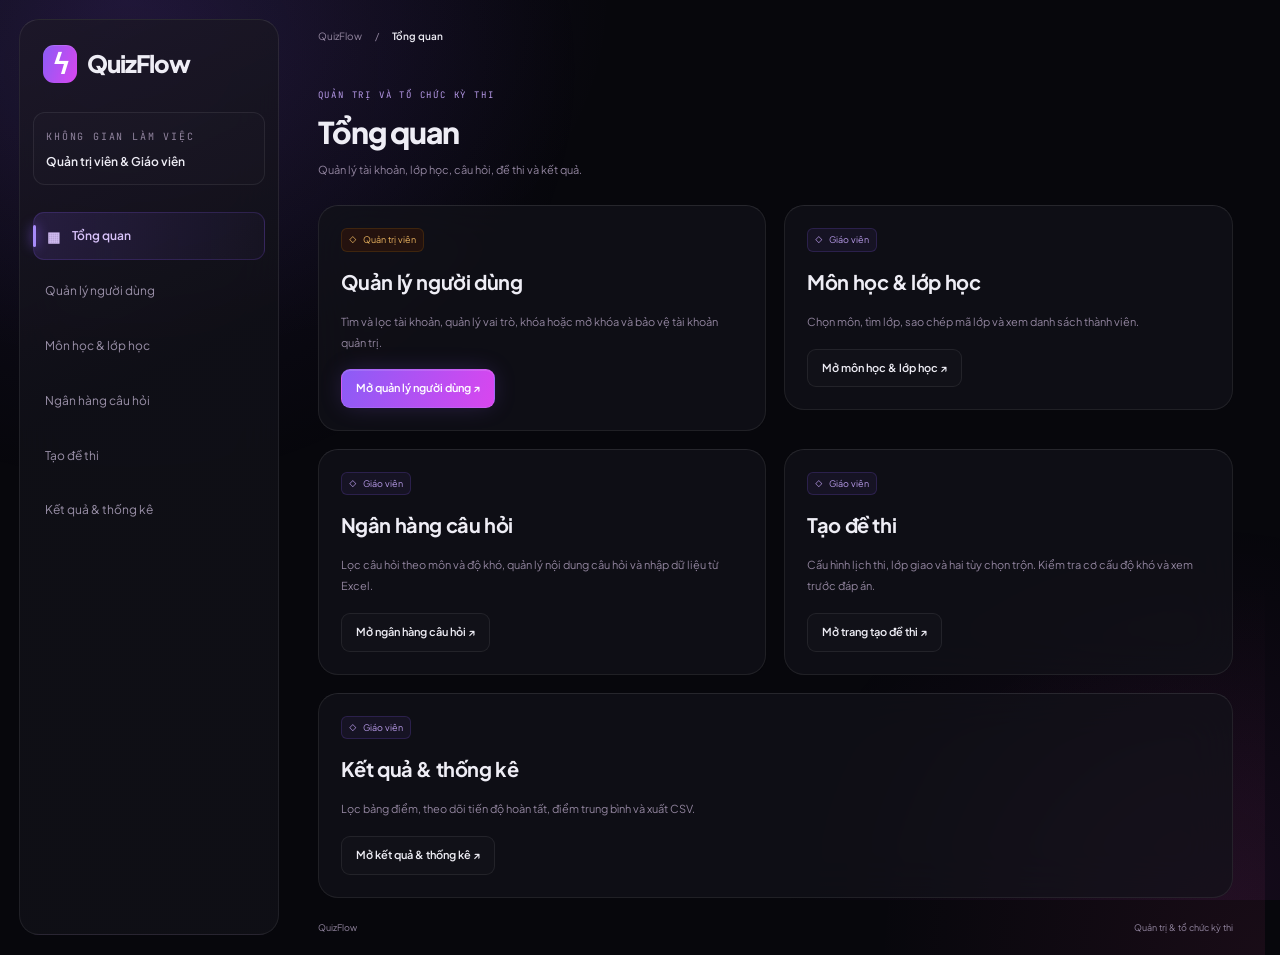
==== index.html @ fd19a26a "first cm" ====
<!DOCTYPE html>
<html lang="vi">
<head>
  <meta charset="UTF-8">
  <meta name="viewport" content="width=device-width, initial-scale=1">
  <meta name="color-scheme" content="dark">
  <title>QuizFlow — Tổng quan</title>
  <link rel="stylesheet" href="assets/css/variables.css">
  <link rel="stylesheet" href="assets/css/base.css">
  <link rel="stylesheet" href="assets/css/layout.css">
  <link rel="stylesheet" href="assets/css/components.css">
  <link rel="stylesheet" href="assets/css/index.css">
  <link rel="stylesheet" href="assets/css/animations.css">
  <script src="assets/js/motion.js" defer></script>
</head>
<body>
  <div class="app">
    <aside class="sidebar" aria-label="Điều hướng QuizFlow">
      <a class="sidebar-brand" href="index.html"><span class="brand-mark" aria-hidden="true">ϟ</span>QuizFlow</a>
      <section class="sidebar-workspace" aria-labelledby="catalog-workspace">
        <p class="eyebrow">KHÔNG GIAN LÀM VIỆC</p>
        <strong id="catalog-workspace">Quản trị viên &amp; Giáo viên</strong>
      </section>
      <nav class="sidebar-nav" aria-label="Các màn hình">
        <a class="sidebar-nav-item" href="index.html" aria-current="page"><span class="icon" aria-hidden="true">▦</span>Tổng quan</a>
        <a class="sidebar-nav-item" href="pages/admin/users.html">Quản lý người dùng</a>
        <a class="sidebar-nav-item" href="pages/teacher/subjects-classes.html">Môn học &amp; lớp học</a>
        <a class="sidebar-nav-item" href="pages/teacher/question-bank.html">Ngân hàng câu hỏi</a>
        <a class="sidebar-nav-item" href="pages/teacher/exam-builder.html">Tạo đề thi</a>
        <a class="sidebar-nav-item" href="pages/teacher/exam-analytics.html">Kết quả &amp; thống kê</a>
      </nav>
    </aside>
    <main class="app-main" aria-labelledby="page-title">
      <header class="topbar"><nav class="breadcrumb" aria-label="Đường dẫn trang"><ol><li>QuizFlow</li><li aria-hidden="true">/</li><li aria-current="page">Tổng quan</li></ol></nav></header>
      <section class="page-heading">
        <div><p class="eyebrow">QUẢN TRỊ VÀ TỔ CHỨC KỲ THI</p><h1 id="page-title">Tổng quan</h1><p>Quản lý tài khoản, lớp học, câu hỏi, đề thi và kết quả.</p></div>
      </section>
      <section class="bento-grid bento-grid--two" aria-label="Chức năng quản trị viên và giáo viên">
        <article class="glass-card catalog-card">
          <span class="status status--warning"><span aria-hidden="true">◇</span>Quản trị viên</span>
          <h2>Quản lý người dùng</h2><p>Tìm và lọc tài khoản, quản lý vai trò, khóa hoặc mở khóa và bảo vệ tài khoản quản trị.</p>
          <a class="btn btn--primary" href="pages/admin/users.html">Mở quản lý người dùng ↗</a>
        </article>
        <article class="glass-card catalog-card">
          <span class="status status--accent"><span aria-hidden="true">◇</span>Giáo viên</span>
          <h2>Môn học &amp; lớp học</h2><p>Chọn môn, tìm lớp, sao chép mã lớp và xem danh sách thành viên.</p>
          <a class="btn" href="pages/teacher/subjects-classes.html">Mở môn học &amp; lớp học ↗</a>
        </article>
        <article class="glass-card catalog-card">
          <span class="status status--accent"><span aria-hidden="true">◇</span>Giáo viên</span>
          <h2>Ngân hàng câu hỏi</h2><p>Lọc câu hỏi theo môn và độ khó, quản lý nội dung câu hỏi và nhập dữ liệu từ Excel.</p>
          <a class="btn" href="pages/teacher/question-bank.html">Mở ngân hàng câu hỏi ↗</a>
        </article>
        <article class="glass-card catalog-card">
          <span class="status status--accent"><span aria-hidden="true">◇</span>Giáo viên</span>
          <h2>Tạo đề thi</h2><p>Cấu hình lịch thi, lớp giao và hai tùy chọn trộn. Kiểm tra cơ cấu độ khó và xem trước đáp án.</p>
          <a class="btn" href="pages/teacher/exam-builder.html">Mở trang tạo đề thi ↗</a>
        </article>
        <article class="glass-card catalog-card bento-span-full">
          <span class="status status--accent"><span aria-hidden="true">◇</span>Giáo viên</span>
          <h2>Kết quả &amp; thống kê</h2><p>Lọc bảng điểm, theo dõi tiến độ hoàn tất, điểm trung bình và xuất CSV.</p>
          <a class="btn" href="pages/teacher/exam-analytics.html">Mở kết quả &amp; thống kê ↗</a>
        </article>
      </section>
      <footer class="page-footer"><span>QuizFlow</span><span>Quản trị &amp; tổ chức kỳ thi</span></footer>
    </main>
  </div>
</body>
</html>
---- assets/css/variables.css ----
:root {
  color-scheme: dark;

  /* Nền tối và các lớp kính. */
  --bg: #07070c;
  --surface: #12121a;
  --surface-inset: #09090f;
  --glass: rgba(18, 18, 26, 0.72);
  --glass-fallback: #12121a;
  --glass-blur: 24px;
  --glass-blur-overlay: 32px;
  --line: #ffffff13;
  --line-subtle: #ffffff08;
  --line-strong: #ffffff26;
  --line-top: #ffffff1a;
  --overlay: #030309a6;

  /* Chữ và điểm nhấn tím. */
  --text: #eeedf5;
  --muted: #92859f;
  --muted-admin: #8b829c;
  --text-subtle: #786f88;
  --text-nav: #9a90a8;
  --text-accent: #d8c3fa;
  --purple: #b79ae9;
  --violet: #8b5cf6;
  --violet-light: #a78bfa;
  --fuchsia: #d946ef;
  --focus: #bda0f8;
  --white: #ffffff;

  /* Gradient nền, sidebar và vùng đang chọn. */
  --gradient: linear-gradient(110deg, var(--violet), var(--fuchsia));
  --aurora:
    radial-gradient(ellipse 650px 480px at 10% 0%, #8b5cf61f, transparent 75%),
    radial-gradient(ellipse 520px 500px at 100% 100%, #ec489914, transparent 75%);
  --sidebar-gradient: linear-gradient(155deg, #1d1828dc, #101017eb 40%);
  --selection-gradient: linear-gradient(90deg, #8b5cf626, #8b5cf60a);
  --selection-line: #8b5cf630;
  --surface-hover: #ffffff04;

  /*
   * Ba họ màu trạng thái: emerald / amber / crimson.
   * Khi dùng trong HTML phải kèm biểu tượng và nhãn chữ.
   */
  --emerald: #10b981;
  --emerald-text: #4bd3ab;
  --emerald-bg: #052e1680;
  --emerald-line: #10b9811a;
  --amber: #f59e0b;
  --amber-text: #e9b35f;
  --amber-bg: #451a0366;
  --amber-line: #f59e0b22;
  --crimson: #f43f5e;
  --crimson-text: #f58ba3;
  --crimson-bg: #4c051966;
  --crimson-line: #f43f5e22;

  --status-success: var(--emerald);
  --status-success-text: var(--emerald-text);
  --status-success-bg: var(--emerald-bg);
  --status-success-line: var(--emerald-line);
  --status-warning: var(--amber);
  --status-warning-text: var(--amber-text);
  --status-warning-bg: var(--amber-bg);
  --status-warning-line: var(--amber-line);
  --status-danger: var(--crimson);
  --status-danger-text: var(--crimson-text);
  --status-danger-bg: var(--crimson-bg);
  --status-danger-line: var(--crimson-line);

  /* Phông chữ và thang chữ theo bản desktop tham khảo. */
  --sans: 'Plus Jakarta Sans', Arial, sans-serif;
  --mono: 'JetBrains Mono', monospace;
  --text-2xs: 9px;
  --text-xs: 10px;
  --text-sm: 11px;
  --text-base: 12px;
  --text-lg: 15px;
  --text-xl: 16px;
  --text-2xl: 24px;
  --text-3xl: 30px;
  --line-height: 1.65;
  --line-height-heading: 1.4;

  /* Khoảng cách và bo góc dùng chung. */
  --space-1: 4px;
  --space-2: 8px;
  --space-3: 12px;
  --space-4: 16px;
  --space-5: 20px;
  --space-6: 24px;
  --space-7: 28px;
  --space-8: 32px;
  --radius-xs: 6px;
  --radius-sm: 9px;
  --radius-md: 12px;
  --radius-lg: 20px;
  --radius-xl: 23px;
  --radius-pill: 999px;

  /* Khung desktop fluid, sidebar và giới hạn nội dung dùng chung. */
  --sidebar-width: 16.25rem;
  --content-max-width: 100rem;
  --app-gutter: clamp(1rem, 1.5vw, 1.75rem);
  --app-gap: clamp(1.25rem, 2vw, 2.5rem);
  --content-gutter: clamp(0.5rem, 1vw, 1.5rem);
  --bento-gap: 18px;
  --split-gap: 20px;

  /* Viền sáng và bóng neon tiết chế như HTML tham khảo. */
  --shadow-inset: inset 0 1px 0 #ffffff20;
  --shadow-neon: 0 0 24px -4px #8b5cf645;
  --shadow-active: 0 0 12px #8b5cf6;
  --shadow-glass: 0 12px 40px #0006;
  --shadow-overlay: 0 35px 120px #000b;
  --shadow-drawer: -30px 0 90px #0006;

  --focus-width: 2px;
  --focus-offset: 4px;
  --disabled-opacity: 0.4;
  --z-overlay: 10;
  --z-toast: 30;
}
---- assets/css/base.css ----
@import url('https://fonts.googleapis.com/css2?family=Plus+Jakarta+Sans:wght@400;500;600;700;800&family=JetBrains+Mono:wght@400;500;600&display=swap');

*,
*::before,
*::after {
  box-sizing: border-box;
}

html {
  width: 100%;
  min-height: 100%;
  /* Giữ bố cục đứng yên khi dialog khóa cuộn trang. */
  scrollbar-gutter: stable;
  background-color: var(--bg);
}

body {
  width: 100%;
  min-width: 0;
  min-height: 100vh;
  margin: 0;
  background-color: var(--bg);
  background-image: var(--aurora);
  color: var(--text);
  font-family: var(--sans);
  font-size: var(--text-base);
  font-weight: 400;
  line-height: var(--line-height);
}

h1,
h2,
h3,
h4,
h5,
h6,
p,
figure,
blockquote,
dl,
dd {
  margin: 0;
}

h1,
h2,
h3,
h4,
h5,
h6 {
  color: var(--text);
  font-weight: 700;
  line-height: var(--line-height-heading);
}

h1 {
  font-size: var(--text-3xl);
  font-weight: 800;
  letter-spacing: -1px;
}

h2 {
  font-size: var(--text-xl);
  letter-spacing: -0.4px;
}

h3 {
  font-size: var(--text-lg);
  letter-spacing: -0.3px;
}

h4,
h5,
h6 {
  font-size: var(--text-base);
}

a {
  color: inherit;
  text-decoration: none;
}

button,
input,
select,
textarea {
  color: inherit;
  font: inherit;
  letter-spacing: inherit;
}

button {
  border: 0;
  background: transparent;
  cursor: pointer;
}

button:disabled,
input:disabled,
select:disabled,
textarea:disabled {
  opacity: var(--disabled-opacity);
  cursor: not-allowed;
}

textarea {
  resize: vertical;
}

input::placeholder,
textarea::placeholder {
  color: var(--muted);
  opacity: 1;
}

img,
svg,
video,
canvas {
  display: block;
}

img,
video,
canvas {
  max-width: 100%;
  height: auto;
}

svg {
  flex-shrink: 0;
}

table {
  width: 100%;
  border-collapse: collapse;
  text-align: left;
}

th {
  font-weight: 600;
}

code,
pre,
kbd,
samp {
  font-family: var(--mono);
}

small {
  font-size: var(--text-xs);
}

hr {
  margin-block: var(--space-5);
  border: 0;
  border-top: 1px solid var(--line);
}

/* Giữ dấu hiệu focus cho cả liên kết, nút và trường nhập liệu. */
:focus-visible {
  outline: var(--focus-width) solid var(--focus);
  outline-offset: var(--focus-offset);
}

::selection {
  background: var(--violet);
  color: var(--white);
}

[hidden] {
  display: none !important;
}

.text-muted {
  color: var(--muted);
}

.text-mono {
  font-family: var(--mono);
  font-variant-numeric: tabular-nums;
}

.eyebrow {
  color: var(--muted);
  font-family: var(--mono);
  font-size: var(--text-2xs);
  font-weight: 400;
  line-height: var(--line-height);
  letter-spacing: 1.8px;
}

/* Nhãn hỗ trợ công nghệ đọc màn hình, vẫn có mặt trong cây truy cập. */
.visually-hidden {
  position: absolute;
  width: 0.0625rem;
  height: 0.0625rem;
  margin: -1px;
  overflow: hidden;
  padding: 0;
  border: 0;
  clip-path: inset(50%);
  white-space: nowrap;
}
---- assets/css/layout.css ----
.app {
  position: relative;
  isolation: isolate;
  display: grid;
  grid-template-columns: var(--sidebar-width) minmax(0, 1fr);
  gap: var(--app-gap);
  width: 100%;
  min-height: 100vh;
  padding: var(--app-gutter);
  background-color: var(--bg);
  background-image: var(--aurora);
}

.app--admin {
  --muted: var(--muted-admin);
}

.app-main {
  width: 100%;
  max-width: var(--content-max-width);
  min-width: 0;
  margin-inline: auto;
  padding-inline: var(--content-gutter);
}

.app-main :where(section, article, header, footer, figure, nav, .field) {
  min-width: 0;
}

/* Sidebar nổi: viền kính và nền dự phòng khi không có backdrop-filter. */
.sidebar {
  position: relative;
  display: flex;
  flex-direction: column;
  min-width: 0;
  padding: 25px 13px;
  border: 1px solid var(--line);
  border-top-color: var(--line-top);
  border-radius: var(--radius-lg);
  background-color: var(--glass-fallback);
  background-image: var(--sidebar-gradient);
}

@supports (backdrop-filter: blur(1px)) {
  .sidebar {
    background-color: transparent;
    backdrop-filter: blur(var(--glass-blur));
  }
}

.sidebar-brand {
  display: flex;
  align-items: center;
  gap: 10px;
  padding-inline: 10px;
  font-size: var(--text-2xl);
  font-weight: 800;
  line-height: var(--line-height-heading);
  letter-spacing: -1px;
}

.sidebar-workspace {
  margin-block: 29px 27px;
  padding: 13px 12px;
  border: 1px solid var(--line);
  border-radius: var(--radius-md);
  background: #ffffff03;
}

.sidebar-workspace strong {
  display: block;
  margin-top: 6px;
  font-size: var(--text-base);
  font-weight: 600;
}

.sidebar-workspace p {
  margin-top: 3px;
  color: var(--muted);
  font-size: var(--text-xs);
}

.sidebar-nav {
  display: flex;
  flex-direction: column;
  gap: 7px;
}

.sidebar-nav-label {
  margin-bottom: 10px;
  padding-inline: 11px;
  color: var(--text-subtle);
  font-size: var(--text-2xs);
  letter-spacing: 1px;
}

.sidebar-nav-item {
  position: relative;
  display: flex;
  align-items: center;
  gap: 11px;
  padding: 13px 11px;
  border: 1px solid transparent;
  border-radius: 11px;
  color: var(--text-nav);
  font-size: var(--text-base);
  text-align: left;
}

.sidebar-nav-item svg {
  width: 1.125rem;
  height: 1.125rem;
}

.sidebar-nav-item:hover {
  background-color: var(--surface-hover);
  color: var(--text);
}

/* aria-current giúp công nghệ hỗ trợ nhận biết mục điều hướng hiện tại. */
.sidebar-nav-item[aria-current='page'] {
  border-color: var(--selection-line);
  background: var(--selection-gradient);
  color: var(--text-accent);
  font-weight: 600;
}

.sidebar-nav-item[aria-current='page']::before {
  position: absolute;
  inset: 12px auto 12px -1px;
  width: 0.1875rem;
  border-radius: 3px;
  background: var(--violet-light);
  box-shadow: var(--shadow-active);
  content: '';
}

.sidebar-bottom {
  margin-top: auto;
  padding-top: var(--space-6);
}

.sidebar-user {
  display: flex;
  align-items: center;
  gap: 10px;
  margin-top: var(--space-4);
  padding: 19px 7px 0;
  border-top: 1px solid var(--line);
}

.sidebar-user strong {
  display: block;
  font-size: var(--text-sm);
  font-weight: 600;
}

.sidebar-user small {
  color: var(--muted);
  font-size: var(--text-2xs);
}

/* En-tête, fil d'Ariane et titres de page/section. */
.topbar {
  display: flex;
  flex-wrap: wrap;
  align-items: center;
  justify-content: space-between;
  gap: var(--space-4);
  min-height: 2.1875rem;
}

.breadcrumb {
  display: flex;
  align-items: center;
  gap: 13px;
  color: var(--muted);
  font-size: var(--text-xs);
}

.breadcrumb ol {
  display: flex;
  flex-wrap: wrap;
  align-items: center;
  gap: 13px;
  margin: 0;
  padding: 0;
  list-style: none;
}

.breadcrumb svg {
  width: 0.9375rem;
  height: 0.9375rem;
}

.breadcrumb [aria-current='page'] {
  color: var(--text);
  font-weight: 600;
}

.topbar-actions,
.page-actions,
.section-actions {
  display: flex;
  flex-wrap: wrap;
  align-items: center;
  gap: var(--space-3);
}

.page-heading {
  display: flex;
  flex-wrap: wrap;
  align-items: center;
  justify-content: space-between;
  gap: var(--space-6);
  margin-block: 34px 26px;
}

.page-heading > :first-child {
  min-width: 0;
}

.page-heading .eyebrow {
  margin-bottom: var(--space-2);
  color: var(--purple);
}

.page-heading p:not(.eyebrow) {
  margin-top: var(--space-2);
  color: var(--muted);
  font-size: var(--text-sm);
}

.section-header {
  display: flex;
  flex-wrap: wrap;
  align-items: center;
  justify-content: space-between;
  gap: var(--space-4);
  margin-bottom: 15px;
}

.section-header p {
  margin-top: var(--space-1);
  color: var(--muted);
  font-size: var(--text-xs);
}

.page-footer {
  display: flex;
  flex-wrap: wrap;
  align-items: center;
  justify-content: space-between;
  gap: var(--space-4);
  margin-top: 23px;
  color: var(--muted);
  font-size: var(--text-2xs);
}

/*
 * Thêm lớp biến thể số cột vào .bento-grid.
 * minmax(0, ...) ngăn nội dung dài làm giãn cột ngoài khung.
 */
.bento-grid {
  display: grid;
  grid-template-columns: minmax(0, 1fr);
  gap: var(--bento-gap);
  align-items: start;
}

.bento-grid > * {
  min-width: 0;
}

.bento-grid--two {
  grid-template-columns: repeat(2, minmax(0, 1fr));
}

.bento-grid--three {
  grid-template-columns: repeat(3, minmax(0, 1fr));
}

.bento-grid--split {
  grid-template-columns: minmax(0, 3fr) minmax(0, 2fr);
  gap: var(--split-gap);
}

.bento-grid--builder {
  grid-template-columns: minmax(0, 1.65fr) minmax(0, 1fr);
  gap: var(--split-gap);
}

.bento-span-full {
  grid-column: 1 / -1;
}

.section-stack {
  display: flex;
  flex-direction: column;
  gap: var(--space-6);
  min-width: 0;
}
---- assets/css/components.css ----
.glass-card {
  padding: 22px;
  border: 1px solid var(--line);
  border-top-color: var(--line-top);
  border-radius: var(--radius-lg);
  background: var(--glass-fallback);
}

@supports (backdrop-filter: blur(1px)) {
  .glass-card {
    background: var(--glass);
    backdrop-filter: blur(var(--glass-blur));
  }
}

.card-header,
.card-footer {
  display: flex;
  flex-wrap: wrap;
  align-items: center;
  justify-content: space-between;
  gap: var(--space-3);
}

.card-header {
  margin-bottom: var(--space-5);
}

.card-header p,
.card-footer {
  color: var(--muted);
  font-size: var(--text-xs);
}

.card-header p {
  margin-top: var(--space-1);
}

.card-footer {
  margin-top: var(--space-5);
  padding-top: var(--space-4);
  border-top: 1px solid var(--line);
}

.stack {
  display: flex;
  flex-direction: column;
  gap: var(--space-4);
}

.cluster {
  display: flex;
  flex-wrap: wrap;
  align-items: center;
  gap: var(--space-2);
}

.icon {
  display: inline-flex;
  flex: 0 0 auto;
  align-items: center;
  justify-content: center;
  width: 1rem;
  height: 1rem;
  font-size: 14px;
  line-height: 1;
}

.brand-mark {
  display: inline-flex;
  flex: 0 0 auto;
  align-items: center;
  justify-content: center;
  width: 2.125rem;
  height: 2.375rem;
  border-radius: 11px;
  background: var(--gradient);
  box-shadow: var(--shadow-inset);
  color: var(--white);
  font-size: 27px;
}

.btn {
  display: inline-flex;
  align-items: center;
  justify-content: center;
  gap: var(--space-2);
  min-height: 2.375rem;
  padding: 10px 14px;
  border: 1px solid var(--line);
  border-radius: var(--radius-sm);
  background: var(--surface-hover);
  color: var(--text);
  font-size: var(--text-sm);
  font-weight: 600;
  line-height: 1.5;
  text-align: center;
  white-space: nowrap;
}

.btn:hover:not(:disabled) {
  border-color: var(--line-strong);
  background-color: #ffffff08;
}

.btn--primary {
  border-color: #c587f74d;
  background: var(--gradient);
  box-shadow: var(--shadow-neon), var(--shadow-inset);
  color: var(--white);
}

.btn--primary:hover:not(:disabled) {
  border-color: var(--purple);
}

.btn--ghost {
  background: transparent;
}

.btn--danger {
  border-color: var(--crimson-line);
  background: #f43f5e08;
  color: var(--crimson-text);
}

.btn--danger:hover:not(:disabled) {
  border-color: var(--crimson);
  background-color: var(--crimson-bg);
}

.btn--small {
  min-height: 1.875rem;
  padding: 6px 9px;
  border-radius: 7px;
  font-size: var(--text-2xs);
}

.btn--icon {
  width: 2.0625rem;
  min-height: 2.0625rem;
  padding: var(--space-2);
}

.btn svg {
  width: 0.9375rem;
  height: 0.9375rem;
}

/* Mỗi trạng thái trong HTML luôn có biểu tượng và nhãn chữ. */
.status {
  --status-color: var(--muted);
  --status-background: var(--surface-hover);
  --status-border: var(--line);

  display: inline-flex;
  align-items: center;
  gap: 6px;
  padding: 4px 7px;
  border: 1px solid var(--status-border);
  border-radius: var(--radius-xs);
  background: var(--status-background);
  color: var(--status-color);
  font-size: var(--text-2xs);
  line-height: 1.5;
  max-width: 100%;
  white-space: normal;
}

.status .icon {
  width: 0.6875rem;
  height: 0.6875rem;
  font-size: 11px;
}

.status--success {
  --status-color: var(--emerald-text);
  --status-background: var(--emerald-bg);
  --status-border: var(--emerald-line);
}

.status--warning {
  --status-color: var(--amber-text);
  --status-background: var(--amber-bg);
  --status-border: var(--amber-line);
}

.status--danger {
  --status-color: var(--crimson-text);
  --status-background: var(--crimson-bg);
  --status-border: var(--crimson-line);
}

.status--accent {
  --status-color: var(--purple);
  --status-background: #8b5cf611;
  --status-border: var(--selection-line);
}

.field {
  display: grid;
  gap: var(--space-2);
  color: var(--text-accent);
  font-size: var(--text-xs);
}

.input,
.select,
.textarea {
  width: 100%;
  min-width: 0;
  min-height: 2.5625rem;
  padding: 11px 13px;
  border: 1px solid var(--line);
  border-radius: 10px;
  background: var(--surface-inset);
  color: var(--text);
  font-size: var(--text-sm);
  line-height: 1.65;
}

.select {
  padding-right: var(--space-8);
}

.textarea {
  min-height: 5.5rem;
}

.input[aria-invalid='true'],
.select[aria-invalid='true'],
.textarea[aria-invalid='true'] {
  border-color: var(--crimson);
}

.field-hint,
.field-error {
  font-size: var(--text-xs);
  line-height: 1.8;
}

.field-hint {
  color: var(--muted);
}

.field-error {
  display: flex;
  align-items: center;
  gap: 6px;
  color: var(--crimson-text);
}

.form-grid {
  display: grid;
  grid-template-columns: repeat(2, minmax(0, 1fr));
  gap: var(--space-4);
}

.segmented {
  display: inline-flex;
  align-items: center;
  gap: 3px;
  width: fit-content;
  max-width: 100%;
  padding: var(--space-1);
  border: 1px solid var(--line-subtle);
  border-radius: var(--radius-sm);
  background: var(--surface-inset);
}

.segmented-button {
  display: inline-flex;
  align-items: center;
  justify-content: center;
  gap: 6px;
  min-height: 1.875rem;
  padding: 7px 11px;
  border: 1px solid transparent;
  border-radius: var(--radius-xs);
  color: var(--muted);
  font-size: var(--text-2xs);
  white-space: nowrap;
}

.segmented-button:hover:not(:disabled) {
  color: var(--text);
}

.segmented-button[aria-pressed='true'] {
  border-color: var(--selection-line);
  background: #8b5cf620;
  box-shadow: 0 2px 5px #0004;
  color: var(--text-accent);
}

.chip,
.badge {
  display: inline-flex;
  align-items: center;
  gap: 6px;
  padding: 5px 8px;
  border: 1px solid var(--line);
  border-radius: var(--radius-xs);
  background: var(--surface-hover);
  color: var(--text-accent);
  font-size: var(--text-xs);
}

.chip input {
  width: 0.8125rem;
  height: 0.8125rem;
  margin: 0;
  accent-color: var(--violet);
}

.chip:has(input:checked) {
  border-color: var(--selection-line);
  background: #8b5cf611;
}

.chip:has(input:disabled) {
  opacity: var(--disabled-opacity);
  cursor: not-allowed;
}

.badge {
  font-family: var(--mono);
  font-size: var(--text-2xs);
  font-variant-numeric: tabular-nums;
  letter-spacing: 0.3px;
}

.avatar {
  display: inline-flex;
  flex: 0 0 auto;
  align-items: center;
  justify-content: center;
  width: 2.1875rem;
  height: 2.1875rem;
  border-radius: 11px;
  background: linear-gradient(135deg, #503667, #2b213a);
  color: var(--text-accent);
  font-size: var(--text-xs);
  font-weight: 600;
}

.identity {
  display: flex;
  align-items: center;
  gap: 10px;
}

.identity strong {
  display: block;
  font-size: var(--text-sm);
  font-weight: 600;
}

.identity small {
  display: block;
  margin-top: 2px;
  color: var(--muted);
  font-size: var(--text-2xs);
}

.table-card {
  overflow: hidden;
  padding: 0;
}

.table-card > .card-header {
  margin: 0;
  padding: 21px 22px 17px;
}

.table-card > .card-footer {
  margin: 0;
  padding: 16px 22px;
}

.table-scroll {
  width: 100%;
  min-width: 0;
  overflow-x: auto;
}

.data-table caption {
  padding: 0 22px 13px;
  color: var(--muted);
  font-size: var(--text-xs);
  text-align: left;
}

.data-table th {
  padding: 13px 10px;
  border-block: 1px solid var(--line-subtle);
  background: #ffffff02;
  color: var(--muted);
  font-size: var(--text-2xs);
  font-weight: 500;
  letter-spacing: 0.25px;
}

.data-table td {
  padding: 18px 10px;
  border-bottom: 1px solid var(--line-subtle);
  font-size: var(--text-sm);
  vertical-align: middle;
}

.data-table th:first-child,
.data-table td:first-child {
  padding-left: 22px;
}

.data-table th:last-child,
.data-table td:last-child {
  padding-right: 22px;
}

.data-table tbody tr:last-child td {
  border-bottom: 0;
}

.table-empty {
  padding: 30px;
  color: var(--muted);
  text-align: center;
}

.toggle-row {
  display: flex;
  flex-wrap: wrap;
  align-items: center;
  justify-content: space-between;
  gap: var(--space-4);
  padding: 15px;
  border: 1px solid var(--line);
  border-radius: var(--radius-md);
  background: var(--surface-hover);
}

.toggle-label {
  display: block;
  margin-bottom: var(--space-1);
  font-size: var(--text-sm);
  font-weight: 600;
}

.toggle {
  display: inline-flex;
  flex: 0 0 auto;
  align-items: center;
  gap: var(--space-2);
  padding: var(--space-1);
  border-radius: var(--radius-xs);
}

.toggle-track {
  position: relative;
  display: block;
  width: 2.25rem;
  height: 1.3125rem;
  border: 1px solid var(--line-strong);
  border-radius: var(--radius-pill);
  background: var(--surface-inset);
}

.toggle-track::before {
  position: absolute;
  top: 2px;
  left: 2px;
  width: 0.9375rem;
  height: 0.9375rem;
  border-radius: 50%;
  background: var(--muted);
  content: '';
}

.toggle[aria-checked='true'] .toggle-track::before {
  transform: translateX(15px);
  background: var(--white);
}

.toggle-state {
  display: inline-flex;
  align-items: center;
  gap: var(--space-1);
  min-width: 3.5rem;
  color: var(--muted);
  font-size: var(--text-2xs);
}

.toggle[aria-checked='true'] .toggle-state {
  color: var(--text-accent);
}

/* Dialog gốc cung cấp top layer, focus và vùng nền không tương tác. */
.modal,
.drawer {
  border: 1px solid var(--line-strong);
  background: var(--surface);
  color: var(--text);
}

.modal {
  width: min(var(--dialog-width, 31.25rem), calc(100% - 3rem));
  max-width: 100%;
  max-height: calc(100dvh - 3rem);
  margin: auto;
  overflow-y: auto;
  padding: 29px;
  border-radius: var(--radius-xl);
  background: radial-gradient(ellipse at top, #8b5cf617, transparent 60%),
    #17131ff5;
  box-shadow: var(--shadow-overlay);
}

.modal::backdrop,
.drawer::backdrop {
  background: var(--overlay);
  backdrop-filter: blur(7px);
}

.drawer {
  position: fixed;
  inset: 0 0 0 auto;
  width: min(35rem, calc(100% - 3rem));
  max-width: 100%;
  height: auto;
  max-height: 100dvh;
  margin: 0 0 0 auto;
  overflow-y: auto;
  padding: 30px 28px;
  border: 0;
  border-left: 1px solid var(--line-strong);
  background: linear-gradient(150deg, #20192ae8, #121018f2 45%);
  box-shadow: var(--shadow-drawer);
  backdrop-filter: blur(var(--glass-blur-overlay));
}

.dialog-header {
  display: flex;
  align-items: flex-start;
  justify-content: space-between;
  gap: var(--space-4);
  margin-bottom: var(--space-4);
}

.dialog-header h2 {
  font-size: 23px;
  letter-spacing: -0.7px;
}

.dialog-description {
  color: var(--muted);
  font-size: var(--text-sm);
  line-height: 1.8;
}

.dialog-actions {
  display: flex;
  flex-wrap: wrap;
  align-items: center;
  justify-content: flex-end;
  gap: 10px;
  margin-top: var(--space-6);
  padding-top: 21px;
  border-top: 1px solid var(--line);
}

html:has(dialog:modal) {
  overflow: hidden;
}

.notice {
  display: flex;
  align-items: flex-start;
  gap: var(--space-3);
  padding: var(--space-4);
  border: 1px solid var(--selection-line);
  border-radius: var(--radius-md);
  background: #8b5cf609;
  color: var(--text-accent);
  font-size: var(--text-sm);
  line-height: 1.8;
}

.notice .icon {
  margin-top: 2px;
}

.notice--warning {
  border-color: var(--amber-line);
  background: var(--amber-bg);
  color: var(--amber-text);
}

.toast {
  position: fixed;
  right: var(--app-gutter);
  bottom: var(--app-gutter);
  z-index: var(--z-toast);
  display: flex;
  align-items: center;
  gap: var(--space-2);
  width: min(28rem, calc(100% - var(--app-gutter) * 2));
  overflow-wrap: anywhere;
  pointer-events: none;
  padding: 14px 20px;
  border: 1px solid var(--selection-line);
  border-radius: 11px;
  background: #251b31;
  box-shadow: var(--shadow-glass);
  color: var(--text-accent);
  font-size: var(--text-sm);
}

.toast--danger {
  border-color: var(--crimson-line);
  color: var(--crimson-text);
}
---- assets/css/index.css ----
/* Trang tổng quan dành cho quản trị viên và giáo viên. */
.catalog-card {
  display: flex;
  flex-direction: column;
  align-items: flex-start;
  gap: 16px;
}
.catalog-card h2 {
  font-size: 20px;
}
.catalog-card p {
  color: var(--muted);
  font-size: var(--text-sm);
  line-height: 1.9;
}
.catalog-card .btn {
  margin-top: auto;
}
---- assets/css/animations.css ----
:root {
  /* Thời lượng và đường cong dùng chung cho toàn bộ chuyển động. */
  --dur-fast: 120ms;
  --dur-base: 220ms;
  --dur-slow: 400ms;
  --dur-hero: 700ms;
  --dur-count: 900ms;
  --dur-aurora: 25s;
  --dur-toast: 4500ms;
  --dur-copy: 2100ms;
  --ease-out: cubic-bezier(0.22, 1, 0.36, 1);
  --ease-spring: cubic-bezier(0.34, 1.56, 0.64, 1);
  --ease-in-out: cubic-bezier(0.65, 0, 0.35, 1);
  --ease-linear: linear;
  --motion-stagger-step: 50ms;
  --motion-delay: 0ms;
  --motion-accent: #8b5cf633;
}

/* Hiệu ứng vào: kết thúc sẽ trả transform về CSS gốc để thao tác tiếp tục tự nhiên. */
.anim-fade-up,
.anim-fade-in,
.anim-scale-in,
.anim-slide-in-right,
.anim-pulse-soft {
  animation-duration: var(--dur-base);
  animation-timing-function: var(--ease-out);
  animation-delay: var(--motion-delay);
  animation-fill-mode: backwards;
  animation-iteration-count: 1;
}

.anim-fade-up {
  animation-name: motion-fade-up;
}

.anim-fade-in {
  animation-name: motion-fade-in;
}

.anim-scale-in {
  animation-name: motion-scale-in;
}

.anim-slide-in-right {
  animation-name: motion-slide-in-right;
  animation-duration: var(--dur-slow);
}

/* Stagger dùng --i trên từng phần tử, bắt đầu từ 0. */
.anim-stagger,
.anim-stagger > * {
  --motion-delay: calc(var(--i, 0) * var(--motion-stagger-step));
}

/* Sidebar vào từ trái; thẻ chờ viewport vẫn giữ nguyên chỗ trong layout. */
.app > .sidebar.anim-slide-in-right {
  --motion-slide-distance: -1rem;
}

[data-motion-reveal='pending'] {
  opacity: 0;
  transform: translateY(0.75rem);
}

/* Hai lớp aurora được cắt trong khung cố định, nằm sau nội dung và bỏ qua con trỏ. */
.motion-aurora {
  position: fixed;
  inset: 0;
  z-index: -1;
  overflow: hidden;
  pointer-events: none;
}

.motion-aurora::before,
.motion-aurora::after {
  position: absolute;
  inset: -12%;
  content: '';
  animation: motion-aurora-drift var(--dur-aurora) var(--ease-in-out) infinite;
}

.motion-aurora::before {
  background: radial-gradient(ellipse 38% 50% at 18% 16%, #8b5cf617, transparent 75%);
}

.motion-aurora::after {
  background: radial-gradient(ellipse 35% 45% at 85% 90%, #d946ef12, transparent 75%);
  animation-duration: calc(var(--dur-aurora) * 1.12);
  animation-direction: reverse;
}

/* Phản hồi nhẹ chạy một lượt, chỉ áp dụng tại phần tử có ý nghĩa trạng thái. */
.anim-pulse-soft {
  animation-name: motion-pulse-soft;
  animation-duration: var(--dur-hero);
  animation-timing-function: var(--ease-in-out);
}

/* Ánh quét và quầng sáng dùng lớp phủ riêng, không chặn chuột hay bàn phím. */
.anim-shimmer,
.anim-glow-breathe {
  position: relative;
}

.anim-shimmer {
  overflow: hidden;
}

.anim-shimmer::after,
.anim-glow-breathe::after {
  position: absolute;
  inset: 0;
  border-radius: inherit;
  opacity: 0;
  pointer-events: none;
  content: '';
  animation-duration: var(--dur-hero);
  animation-timing-function: var(--ease-in-out);
  animation-delay: var(--motion-delay);
  animation-iteration-count: 1;
}

.anim-shimmer::after {
  background: linear-gradient(100deg, transparent 20%, #ffffff14 50%, transparent 80%);
  animation-name: motion-shimmer;
}

.anim-glow-breathe::after {
  box-shadow: inset 0 0 0 1px var(--motion-accent), 0 0 1rem var(--motion-accent);
  animation-name: motion-glow-breathe;
}

/* Nút phản hồi nâng/nhấn; lớp ánh quét của nút gradient chỉ chạy khi tương tác. */
.btn,
.segmented-button {
  transition: transform var(--dur-fast) var(--ease-out),
    opacity var(--dur-fast) var(--ease-out),
    box-shadow var(--dur-fast) var(--ease-out);
}

.btn--primary {
  position: relative;
  overflow: hidden;
}

.btn--primary::after {
  position: absolute;
  inset: 0;
  border-radius: inherit;
  background: linear-gradient(100deg, transparent 20%, #ffffff26 50%, transparent 80%);
  opacity: 0;
  pointer-events: none;
  content: '';
}

.btn--primary:not(:disabled, [aria-disabled='true']):is(:hover, :focus-visible)::after {
  animation: motion-shimmer var(--dur-hero) var(--ease-out);
}

.btn:not(:disabled, [aria-disabled='true']):active,
.segmented-button:not(:disabled, [aria-disabled='true']):active,
button.motion-card:not(:disabled, [aria-disabled='true']):active {
  transform: scale(0.97);
}

/* Spotlight di chuyển bằng transform trong khung cắt riêng, không phủ vùng focus. */
.motion-card {
  position: relative;
  transition: transform var(--dur-base) var(--ease-out);
}

.motion-card-light {
  position: absolute;
  inset: 0;
  overflow: hidden;
  border-radius: inherit;
  box-shadow: inset 0 1px 0 #ffffff42, inset 0 0 0 1px #c4b5fd20;
  opacity: 0;
  pointer-events: none;
  transition: opacity var(--dur-base) var(--ease-out);
}

.motion-card-light::after {
  position: absolute;
  top: calc(50% - 11rem);
  left: calc(50% - 11rem);
  width: 22rem;
  aspect-ratio: 1;
  background: radial-gradient(circle, #c4b5fd12, transparent 70%);
  transform: translate(var(--mx, 0px), var(--my, 0px));
  pointer-events: none;
  content: '';
}

/* Focus bỏ qua chuyển dịch của thẻ để nút và trường nhập ổn định ngay khi chọn. */
.motion-card:focus-within {
  transition: none;
}

.motion-card:focus-within > .motion-card-light {
  opacity: 1;
}

/* Input dùng quầng sáng nhẹ; nhãn phía trên dịch lên khi trường nhận focus. */
.input,
.select,
.textarea {
  transition: box-shadow var(--dur-base) var(--ease-out);
}

:is(.input, .select, .textarea):focus {
  box-shadow: 0 0 0 0.1875rem #8b5cf61f;
}

.field > label {
  transition: transform var(--dur-fast) var(--ease-out);
}

.field:focus-within > label {
  transform: translateY(-0.125rem);
}

/* Toggle dùng spring cho núm; lớp gradient và glow đổi bằng opacity. */
.toggle-track::before {
  z-index: 1;
  transition: transform var(--dur-base) var(--ease-spring);
}

.toggle-track::after {
  position: absolute;
  inset: -1px;
  border: 1px solid var(--purple);
  border-radius: inherit;
  background: var(--gradient);
  box-shadow: var(--shadow-neon);
  opacity: 0;
  pointer-events: none;
  content: '';
  transition: opacity var(--dur-base) var(--ease-out);
}

.toggle[aria-checked='true'] .toggle-track::after {
  opacity: 1;
}

/* Chỉ biểu tượng trạng thái đang hoạt động nhịp nhẹ; nhãn chữ luôn hiện đủ. */
.status[data-state='open'] > [aria-hidden='true']:first-child,
[data-state='progress'] .status > [data-state-icon] {
  display: inline-flex;
  animation: motion-pulse-soft calc(var(--dur-hero) * 3) var(--ease-in-out) infinite;
}

.segmented-button[aria-pressed='true'],
.chip:has(input:checked):not(:has(input:disabled)) {
  animation: motion-chip-pop var(--dur-base) var(--ease-spring);
}

/* Hàng bảng sáng bằng lớp phủ; nút vẫn đọc và thao tác được trước khi hover. */
.data-table tbody td {
  position: relative;
}

.data-table tbody td::before {
  position: absolute;
  inset: 0;
  background: #ffffff05;
  opacity: 0;
  pointer-events: none;
  content: '';
  transition: opacity var(--dur-fast) var(--ease-out);
}

.data-table tbody tr:focus-within > td::before {
  opacity: 1;
}

@media (hover: hover) and (pointer: fine) {
  .btn:not(:disabled, [aria-disabled='true']):hover {
    transform: translateY(-0.125rem);
    box-shadow: var(--shadow-inset), 0 0 0.75rem #8b5cf626;
  }

  .btn:not(:disabled, [aria-disabled='true']):hover:active {
    transform: scale(0.97);
  }

  .motion-card:not([data-motion-reveal='pending'], .anim-fade-up, :disabled, [aria-disabled='true']):hover {
    transform: translateY(-0.125rem);
  }

  button.motion-card:not(:disabled, [aria-disabled='true']):hover:active {
    transform: scale(0.97);
  }

  .motion-card:not(:disabled, [aria-disabled='true']):hover > .motion-card-light,
  .data-table tbody tr:hover > td::before {
    opacity: 1;
  }

  .data-table tbody .btn:not(:disabled, [aria-disabled='true']) {
    opacity: 0.82;
  }

  .data-table tbody tr:is(:hover, :focus-within) .btn:not(:disabled, [aria-disabled='true']) {
    opacity: 1;
  }
}

/* Overlay giữ top layer đến hết lượt đóng; backdrop hòa dần với lớp blur tĩnh. */
.modal[open],
.drawer[open] {
  --overlay-x: 0%;
  --overlay-scale: 0.96;
  --overlay-duration: var(--dur-base);
  animation: motion-overlay-in var(--overlay-duration) var(--ease-out) backwards;
}

.drawer[open] {
  --overlay-x: 100%;
  --overlay-scale: 1;
  --overlay-duration: var(--dur-slow);
}

.modal[open].is-closing,
.drawer[open].is-closing {
  animation: motion-overlay-out var(--dur-base) var(--ease-out) forwards;
}

:is(.modal, .drawer)[open]::backdrop {
  animation: motion-backdrop-in var(--dur-base) var(--ease-out) backwards;
}

:is(.modal, .drawer)[open].is-closing::backdrop {
  animation: motion-backdrop-out var(--dur-base) var(--ease-out) forwards;
}

/* Toast ở góc có thanh thời gian dùng scaleX, cùng thời lượng với timer JavaScript. */
.toast--show {
  animation: motion-toast-in var(--dur-base) var(--ease-out) backwards;
}

.toast--show::after {
  position: absolute;
  inset: auto 0 0;
  height: 0.125rem;
  border-radius: inherit;
  background: var(--gradient);
  transform: scaleX(0);
  transform-origin: left;
  pointer-events: none;
  content: '';
  animation: motion-toast-countdown var(--dur-toast) var(--ease-linear) forwards;
}

.toast--leaving {
  animation: motion-toast-out var(--dur-fast) var(--ease-out) forwards;
}

/* Nhãn sao chép thay trên cùng diện tích; nút biểu tượng có thêm chú thích sát bên. */
[data-copy] {
  position: relative;
}

.copy-content {
  display: inline-flex;
  align-items: center;
  gap: inherit;
}

.copy-feedback {
  position: absolute;
  inset: 0;
  display: flex;
  align-items: center;
  justify-content: center;
  border-radius: inherit;
  opacity: 0;
  pointer-events: none;
}

.is-copied .copy-content {
  opacity: 0;
}

.is-copied .copy-feedback {
  opacity: 1;
  animation: motion-copy-pop var(--dur-base) var(--ease-spring);
}

.btn--icon .copy-feedback {
  --copy-offset: -50%;
  inset: 50% calc(100% + 0.5rem) auto auto;
  z-index: 1;
  width: max-content;
  padding: 0.375rem 0.625rem;
  transform: translateY(-50%);
  border: 1px solid var(--selection-line);
  background: var(--surface);
  color: var(--text-accent);
}

.btn--icon.is-copied::before {
  position: absolute;
  inset: 0;
  display: grid;
  place-items: center;
  pointer-events: none;
  content: '✓';
}

/* Viền chạy dùng khung mask tĩnh và lớp nét sáng xoay bằng transform. */
.anim-border {
  position: absolute;
  inset: 0;
  overflow: hidden;
  padding: 1px;
  border-radius: inherit;
  pointer-events: none;
  -webkit-mask: linear-gradient(#000 0 0) content-box, linear-gradient(#000 0 0);
  -webkit-mask-composite: xor;
  mask: linear-gradient(#000 0 0) content-box, linear-gradient(#000 0 0);
  mask-composite: exclude;
}

.anim-border::before {
  position: absolute;
  top: 50%;
  left: 50%;
  width: 200%;
  aspect-ratio: 1;
  background: repeating-conic-gradient(#a78bfa99 0deg 7deg, transparent 7deg 16deg);
  transform: translate(-50%, -50%) rotate(0deg);
  opacity: 0;
  pointer-events: none;
  content: '';
  transition: opacity var(--dur-base) var(--ease-out);
}

/* Keyframes dùng chung chỉ thay đổi transform và opacity. */
@keyframes motion-shake-soft {
  from,
  to {
    transform: translateX(0);
  }

  33% {
    transform: translateX(-0.125rem);
  }

  66% {
    transform: translateX(0.125rem);
  }
}

@keyframes motion-border-drift {
  from {
    transform: translate(-50%, -50%) rotate(0deg);
  }

  to {
    transform: translate(-50%, -50%) rotate(360deg);
  }
}

@keyframes motion-overlay-in {
  from {
    opacity: var(--overlay-enter-opacity, 0);
    transform: var(--overlay-enter-transform, translateX(var(--overlay-x)) scale(var(--overlay-scale)));
  }

  to {
    opacity: 1;
    transform: translateX(0) scale(1);
  }
}

@keyframes motion-overlay-out {
  from {
    opacity: var(--overlay-from-opacity, 1);
    transform: var(--overlay-from-transform, none);
  }

  to {
    opacity: 0;
    transform: translateX(var(--overlay-x)) scale(var(--overlay-scale));
  }
}

@keyframes motion-backdrop-in {
  from {
    opacity: 0;
  }

  to {
    opacity: 1;
  }
}

@keyframes motion-backdrop-out {
  from {
    opacity: var(--overlay-backdrop-opacity, 1);
  }

  to {
    opacity: 0;
  }
}

@keyframes motion-toast-in {
  from {
    opacity: 0;
    transform: translateY(1rem);
  }

  to {
    opacity: 1;
    transform: translateY(0);
  }
}

@keyframes motion-toast-out {
  from {
    opacity: 1;
    transform: translateY(0);
  }

  to {
    opacity: 0;
    transform: translateY(0.5rem);
  }
}

@keyframes motion-toast-countdown {
  from {
    transform: scaleX(1);
  }

  to {
    transform: scaleX(0);
  }
}

@keyframes motion-copy-pop {
  from {
    opacity: 0;
    transform: translateY(var(--copy-offset, 0%)) scale(0.94);
  }

  to {
    opacity: 1;
    transform: translateY(var(--copy-offset, 0%)) scale(1);
  }
}

@keyframes motion-chip-pop {
  from {
    transform: scale(0.96);
  }

  60% {
    transform: scale(1.03);
  }

  to {
    transform: scale(1);
  }
}

@keyframes motion-fade-up {
  from {
    opacity: 0;
    transform: translateY(0.75rem);
  }

  to {
    opacity: 1;
    transform: translateY(0);
  }
}

@keyframes motion-fade-in {
  from {
    opacity: 0;
  }

  to {
    opacity: 1;
  }
}

@keyframes motion-scale-in {
  from {
    opacity: 0;
    transform: scale(0.96);
  }

  to {
    opacity: 1;
    transform: scale(1);
  }
}

@keyframes motion-slide-in-right {
  from {
    opacity: 0;
    transform: translateX(var(--motion-slide-distance, 1.5rem));
  }

  to {
    opacity: 1;
    transform: translateX(0);
  }
}

@keyframes motion-shimmer {
  from {
    opacity: 0;
    transform: translateX(-100%);
  }

  50% {
    opacity: 1;
  }

  to {
    opacity: 0;
    transform: translateX(100%);
  }
}

@keyframes motion-pulse-soft {
  from,
  to {
    opacity: 1;
    transform: scale(1);
  }

  50% {
    opacity: 0.7;
    transform: scale(1.03);
  }
}

@keyframes motion-glow-breathe {
  from,
  to {
    opacity: 0;
  }

  50% {
    opacity: 1;
  }
}

/* Vòng nền 25–28 giây nối liền hai đầu, chỉ dịch lớp sáng và đổi độ trong. */
@keyframes motion-aurora-drift {
  from,
  to {
    opacity: 0.65;
    transform: translate3d(-2%, -1%, 0) scale(1);
  }

  50% {
    opacity: 1;
    transform: translate3d(2%, 2%, 0) scale(1.04);
  }
}

/* Giảm chuyển động trên toàn giao diện, gồm cả lớp phủ và component hiện có. */
@media (prefers-reduced-motion: reduce) {
  *,
  *::before,
  *::after,
  *::backdrop {
    animation: none !important;
    transition: none !important;
    scroll-behavior: auto !important;
  }

  [data-motion-reveal='pending'] {
    opacity: 1;
    transform: none;
  }

  .motion-aurora {
    display: none;
  }

  .btn,
  .segmented-button,
  .motion-card,
  .field > label {
    transform: none !important;
  }

  .motion-card-light {
    display: none;
  }

  .is-copied .copy-feedback {
    opacity: 1;
  }
}
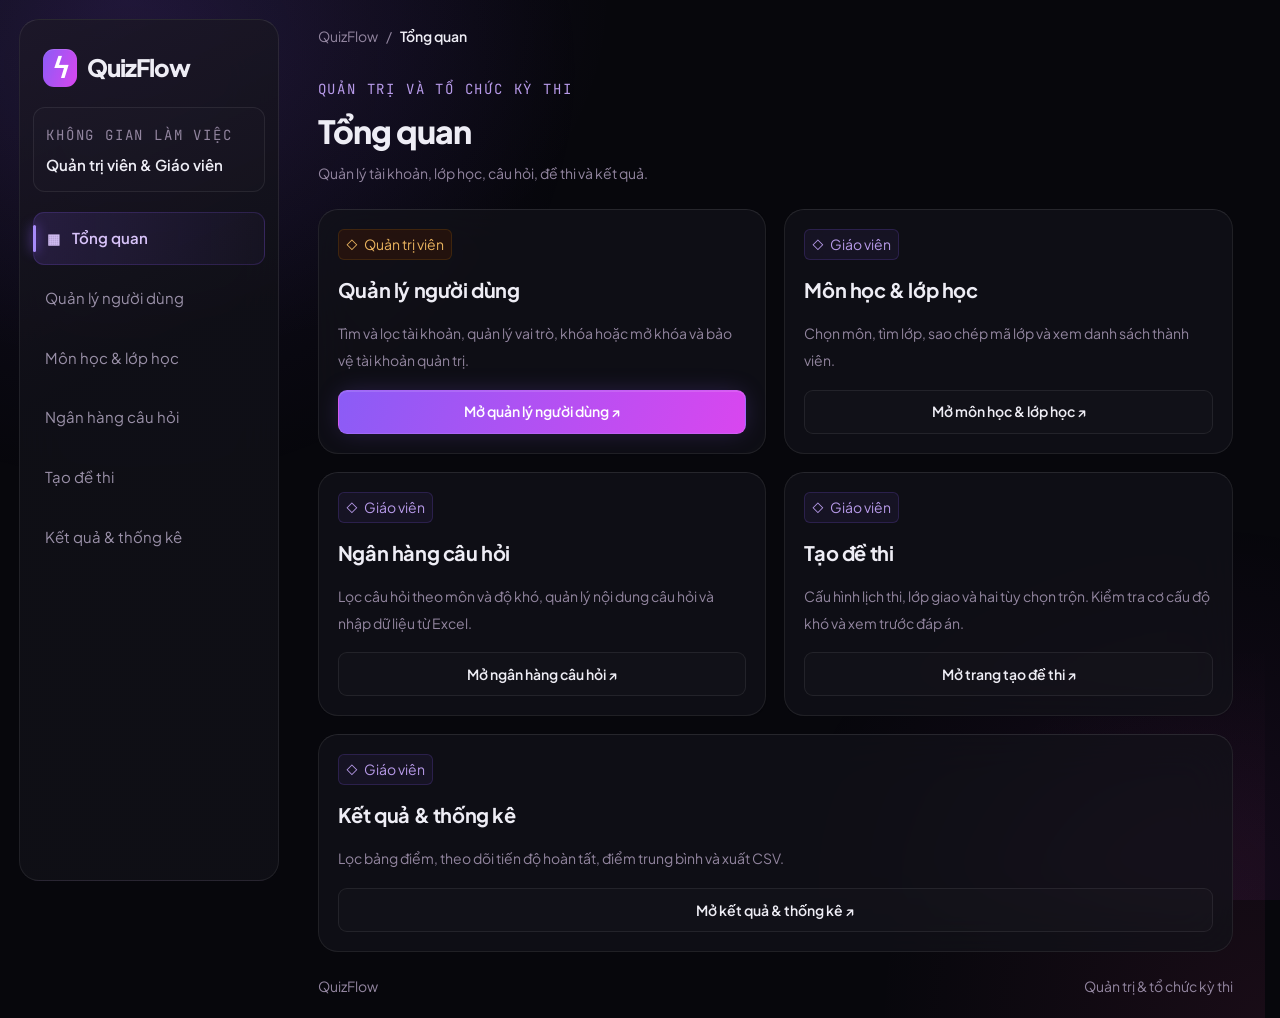
==== commit 6d3cc911: "reponsive" ====
--- a/index.html
+++ b/index.html
@@ -2,7 +2,7 @@
 <html lang="vi">
 <head>
   <meta charset="UTF-8">
-  <meta name="viewport" content="width=device-width, initial-scale=1">
+  <meta name="viewport" content="width=device-width, initial-scale=1, viewport-fit=cover">
   <meta name="color-scheme" content="dark">
   <title>QuizFlow — Tổng quan</title>
   <link rel="stylesheet" href="assets/css/variables.css">
@@ -11,7 +11,9 @@
   <link rel="stylesheet" href="assets/css/components.css">
   <link rel="stylesheet" href="assets/css/index.css">
   <link rel="stylesheet" href="assets/css/animations.css">
+  <link rel="stylesheet" href="assets/css/responsive.css">
   <script src="assets/js/motion.js" defer></script>
+  <script src="assets/js/ui.js" defer></script>
 </head>
 <body>
   <div class="app">
--- a/assets/css/variables.css
+++ b/assets/css/variables.css
@@ -72,10 +72,10 @@
   /* Phông chữ và thang chữ theo bản desktop tham khảo. */
   --sans: 'Plus Jakarta Sans', Arial, sans-serif;
   --mono: 'JetBrains Mono', monospace;
-  --text-2xs: 9px;
-  --text-xs: 10px;
-  --text-sm: 11px;
-  --text-base: 12px;
+  --text-2xs: 0.875rem;
+  --text-xs: 0.875rem;
+  --text-sm: 0.875rem;
+  --text-base: 0.9375rem;
   --text-lg: 15px;
   --text-xl: 16px;
   --text-2xl: 24px;
@@ -99,12 +99,21 @@
   --radius-xl: 23px;
   --radius-pill: 999px;
 
-  /* Khung desktop fluid, sidebar và giới hạn nội dung dùng chung. */
+  /* Breakpoint chuẩn: 48rem (768), 64rem (1024), 80rem (1280).
+   * CSS không hỗ trợ var() trong media query: chỉ khai báo min-width tại responsive.css.
+   * JavaScript đọc các biến này để menu dùng cùng ngưỡng với CSS. */
+  --breakpoint-tablet: 48rem;
+  --breakpoint-sidebar: 64rem;
+  --breakpoint-desktop: 80rem;
+  --touch-target: 2.75rem;
+  --nav-drawer-width: 20rem;
+
+  /* Khung fluid từ điện thoại, sidebar và giới hạn nội dung dùng chung. */
   --sidebar-width: 16.25rem;
   --content-max-width: 100rem;
-  --app-gutter: clamp(1rem, 1.5vw, 1.75rem);
+  --app-gutter: clamp(0.75rem, 1.5vw, 1.75rem);
   --app-gap: clamp(1.25rem, 2vw, 2.5rem);
-  --content-gutter: clamp(0.5rem, 1vw, 1.5rem);
+  --content-gutter: clamp(0rem, 1vw, 1.5rem);
   --bento-gap: 18px;
   --split-gap: 20px;
 
--- a/assets/css/base.css
+++ b/assets/css/base.css
@@ -17,7 +17,7 @@
 body {
   width: 100%;
   min-width: 0;
-  min-height: 100vh;
+  min-height: 100dvh;
   margin: 0;
   background-color: var(--bg);
   background-image: var(--aurora);
--- a/assets/css/layout.css
+++ b/assets/css/layout.css
@@ -2,10 +2,10 @@
   position: relative;
   isolation: isolate;
   display: grid;
-  grid-template-columns: var(--sidebar-width) minmax(0, 1fr);
+  grid-template-columns: minmax(0, 1fr);
   gap: var(--app-gap);
   width: 100%;
-  min-height: 100vh;
+  min-height: 100dvh;
   padding: var(--app-gutter);
   background-color: var(--bg);
   background-image: var(--aurora);
@@ -112,9 +112,11 @@
   height: 1.125rem;
 }
 
-.sidebar-nav-item:hover {
-  background-color: var(--surface-hover);
-  color: var(--text);
+@media (hover: hover) and (pointer: fine) {
+  .sidebar-nav-item:hover {
+    background-color: var(--surface-hover);
+    color: var(--text);
+  }
 }
 
 /* aria-current giúp công nghệ hỗ trợ nhận biết mục điều hướng hiện tại. */
@@ -273,20 +275,20 @@
 }
 
 .bento-grid--two {
-  grid-template-columns: repeat(2, minmax(0, 1fr));
+  grid-template-columns: minmax(0, 1fr);
 }
 
 .bento-grid--three {
-  grid-template-columns: repeat(3, minmax(0, 1fr));
+  grid-template-columns: minmax(0, 1fr);
 }
 
 .bento-grid--split {
-  grid-template-columns: minmax(0, 3fr) minmax(0, 2fr);
+  grid-template-columns: minmax(0, 1fr);
   gap: var(--split-gap);
 }
 
 .bento-grid--builder {
-  grid-template-columns: minmax(0, 1.65fr) minmax(0, 1fr);
+  grid-template-columns: minmax(0, 1fr);
   gap: var(--split-gap);
 }
 
--- a/assets/css/components.css
+++ b/assets/css/components.css
@@ -98,9 +98,11 @@
   white-space: nowrap;
 }
 
-.btn:hover:not(:disabled) {
-  border-color: var(--line-strong);
-  background-color: #ffffff08;
+@media (hover: hover) and (pointer: fine) {
+  .btn:hover:not(:disabled) {
+    border-color: var(--line-strong);
+    background-color: #ffffff08;
+  }
 }
 
 .btn--primary {
@@ -110,8 +112,10 @@
   color: var(--white);
 }
 
-.btn--primary:hover:not(:disabled) {
-  border-color: var(--purple);
+@media (hover: hover) and (pointer: fine) {
+  .btn--primary:hover:not(:disabled) {
+    border-color: var(--purple);
+  }
 }
 
 .btn--ghost {
@@ -124,9 +128,11 @@
   color: var(--crimson-text);
 }
 
-.btn--danger:hover:not(:disabled) {
-  border-color: var(--crimson);
-  background-color: var(--crimson-bg);
+@media (hover: hover) and (pointer: fine) {
+  .btn--danger:hover:not(:disabled) {
+    border-color: var(--crimson);
+    background-color: var(--crimson-bg);
+  }
 }
 
 .btn--small {
@@ -170,7 +176,7 @@
 .status .icon {
   width: 0.6875rem;
   height: 0.6875rem;
-  font-size: 11px;
+  font-size: 0.875rem;
 }
 
 .status--success {
@@ -282,8 +288,10 @@
   white-space: nowrap;
 }
 
-.segmented-button:hover:not(:disabled) {
-  color: var(--text);
+@media (hover: hover) and (pointer: fine) {
+  .segmented-button:hover:not(:disabled) {
+    color: var(--text);
+  }
 }
 
 .segmented-button[aria-pressed='true'] {
--- a/assets/css/animations.css
+++ b/assets/css/animations.css
@@ -154,8 +154,14 @@
   content: '';
 }
 
-.btn--primary:not(:disabled, [aria-disabled='true']):is(:hover, :focus-visible)::after {
+.btn--primary:not(:disabled, [aria-disabled='true']):focus-visible::after {
   animation: motion-shimmer var(--dur-hero) var(--ease-out);
+}
+
+@media (hover: hover) and (pointer: fine) {
+  .btn--primary:not(:disabled, [aria-disabled='true']):hover::after {
+    animation: motion-shimmer var(--dur-hero) var(--ease-out);
+  }
 }
 
 .btn:not(:disabled, [aria-disabled='true']):active,
--- a/assets/css/responsive.css
+++ b/assets/css/responsive.css
@@ -0,0 +1,261 @@
+/* Mobile-first. Chỉ ba ngưỡng min-width ở cuối tệp; đối chiếu variables.css. */
+:root {
+  --glass-blur: 6px;
+  --glass-blur-overlay: 10px;
+}
+
+/* Khung và nội dung co theo vùng nhìn, không che phần tai thỏ. */
+.app {
+  padding: max(var(--app-gutter), env(safe-area-inset-top))
+    max(var(--app-gutter), env(safe-area-inset-right))
+    max(var(--app-gutter), env(safe-area-inset-bottom))
+    max(var(--app-gutter), env(safe-area-inset-left));
+}
+.app-main { min-width: 0; }
+:where(h1, h2, h3, p, small, strong, code, dt, dd, label, button, a) { overflow-wrap: anywhere; }
+h1 { font-size: clamp(1.5rem, 3vw, 2rem); }
+.page-heading { margin-block: 1.5rem; gap: 1rem; }
+.topbar, .section-header, .card-header, .card-footer { gap: 0.75rem; }
+.breadcrumb { min-width: 0; }
+.breadcrumb ol { gap: 0.5rem; }
+.glass-card { padding: clamp(1rem, 1.5vw, 1.375rem); }
+.table-card { padding: 0; }
+.cluster, .identity > div, .topbar-actions { min-width: 0; }
+.identity { align-items: flex-start; }
+.motion-aurora { display: none; }
+
+/* Menu dùng cùng dialog và luồng trả focus với modal. */
+.nav-open { flex: 0 0 auto; }
+.nav-close { align-self: flex-end; flex: 0 0 auto; }
+.app > .sidebar { display: none; }
+.nav-drawer {
+  inset: 0 auto 0 0;
+  width: min(var(--nav-drawer-width), calc(100% - 2rem));
+  max-width: 100%;
+  max-height: 100dvh;
+  margin: 0 auto 0 0;
+  padding: 0;
+  border: 0;
+  border-right: 1px solid var(--line-strong);
+  border-radius: 0 1rem 1rem 0;
+}
+.nav-drawer[open] { --overlay-x: -100%; }
+.nav-drawer > .sidebar {
+  display: flex;
+  min-height: 100dvh;
+  padding: max(1rem, env(safe-area-inset-top)) 1rem max(1rem, env(safe-area-inset-bottom)) max(1rem, env(safe-area-inset-left));
+  border: 0;
+  border-radius: 0;
+  backdrop-filter: none;
+}
+.sidebar-workspace { margin-block: 1.25rem; }
+.nav-close + .sidebar-brand { margin-top: 0.25rem; }
+.nav-open[aria-expanded='true'] { border-color: var(--purple); }
+
+/* Vùng chạm và chữ dễ đọc, gồm cả các biến thể nút nhỏ. */
+:is(button, .btn, .segmented-button, .sidebar-nav-item, .chip) {
+  min-inline-size: var(--touch-target);
+  min-block-size: var(--touch-target);
+}
+.btn { max-width: 100%; white-space: normal; }
+.btn--icon { width: var(--touch-target); flex: 0 0 var(--touch-target); }
+:is(.app, .modal, .drawer) :is(.input, .select, .textarea) {
+  min-height: var(--touch-target);
+  font-size: 1rem;
+}
+.segmented { flex-wrap: wrap; width: 100%; }
+.segmented-button { flex: 1 1 auto; white-space: normal; }
+.form-grid { grid-template-columns: minmax(0, 1fr); }
+.status, .chip, .badge { max-width: 100%; overflow-wrap: anywhere; }
+.chip { flex-wrap: wrap; }
+.toggle { flex-wrap: wrap; }
+.toggle-track { flex: 0 0 2.25rem; }
+.toggle-state { min-width: 0; }
+.table-scroll { overscroll-behavior-inline: contain; }
+.data-table { min-width: 38rem; }
+.data-table th, .data-table td { overflow-wrap: anywhere; }
+.modal {
+  width: min(var(--dialog-width, 31.25rem), calc(100% - 1rem));
+  max-height: calc(100dvh - 1rem);
+  padding: max(1rem, env(safe-area-inset-top)) max(1rem, env(safe-area-inset-right)) max(1rem, env(safe-area-inset-bottom)) max(1rem, env(safe-area-inset-left));
+  border-radius: 1.25rem 1.25rem 0.75rem 0.75rem;
+}
+.dialog-header { gap: 0.5rem; }
+.dialog-header h2 { font-size: clamp(1.125rem, 3vw, 1.4375rem); }
+.dialog-actions { flex-direction: column; align-items: stretch; }
+.dialog-actions > .btn { width: 100%; }
+.drawer:not(.nav-drawer) {
+  width: 100%;
+  min-height: 100dvh;
+  max-height: 100dvh;
+  padding: max(1rem, env(safe-area-inset-top)) max(1rem, env(safe-area-inset-right)) max(1rem, env(safe-area-inset-bottom)) max(1rem, env(safe-area-inset-left));
+}
+.toast {
+  right: max(var(--app-gutter), env(safe-area-inset-right));
+  bottom: max(var(--app-gutter), env(safe-area-inset-bottom));
+  width: min(28rem, calc(100% - max(var(--app-gutter), env(safe-area-inset-left)) - max(var(--app-gutter), env(safe-area-inset-right))));
+}
+.builder-page > .toast { bottom: calc(var(--builder-dock-space, 0rem) + var(--app-gutter)); }
+
+/* K1: nhãn cột nằm trên từng ô, giữ nguyên dữ liệu và thao tác của hàng. */
+.admin-filter-group { flex-wrap: wrap; min-width: 0; width: 100%; }
+.admin-filter-row { align-items: stretch; }
+.admin-search kbd { white-space: normal; }
+.admin-actions { flex-wrap: wrap; }
+.admin-table { display: block; min-width: 0; }
+.admin-table colgroup { display: none; }
+.admin-table thead {
+  position: absolute;
+  width: 0.0625rem;
+  height: 0.0625rem;
+  overflow: hidden;
+  clip-path: inset(50%);
+}
+.admin-table tbody { display: grid; gap: 1rem; padding: 1rem; }
+.admin-table tbody tr { display: grid; min-width: 0; border: 1px solid var(--line); border-radius: var(--radius-md); }
+.admin-table tbody td {
+  display: flex;
+  flex-direction: column;
+  align-items: flex-start;
+  gap: 0.375rem;
+  padding: 0.75rem;
+}
+.admin-table td[data-label]::after { order: -1; content: attr(data-label); color: var(--muted); font-size: 0.875rem; }
+.admin-pagination .btn { min-width: var(--touch-target); min-height: var(--touch-target); }
+
+/* K2: dải môn cuộn nội bộ, thẻ lớp tự co theo khung. */
+.workspace-subject-strip {
+  grid-template-columns: none;
+  grid-auto-flow: column;
+  grid-auto-columns: minmax(min(85%, 14rem), 1fr);
+  overflow-x: auto;
+  overscroll-behavior-inline: contain;
+  scroll-snap-type: x proximity;
+  scroll-padding-inline: 0.25rem;
+}
+.workspace-subject { scroll-snap-align: start; }
+.workspace-subject-select { inset-block-start: 5rem; }
+.workspace-class-search { width: 100%; }
+.workspace-join-code { flex-wrap: wrap; }
+.workspace-join-code code { font-size: clamp(1rem, 4vw, 1.3125rem); letter-spacing: 0.06em; }
+.workspace-member, .workspace-form-owner { flex-wrap: wrap; gap: 0.75rem; }
+.workspace-member .identity { flex-basis: 65%; }
+.workspace-overview dl > div + div { padding-left: 0; border-left: 0; }
+.workspace-owner-note { margin-left: 0; }
+.workspace-class-footer .btn { flex-grow: 1; }
+
+/* K3: ngân hàng trước, nhập Excel sau; chọn tệp hỗ trợ cảm ứng. */
+.question-options, .question-editor-options { grid-template-columns: minmax(0, 1fr); }
+.question-filter-subject { flex-basis: 100%; }
+.question-option { align-items: flex-start; }
+.question-filter-row { align-items: stretch; }
+.import-debugger .data-table { min-width: 30rem; }
+.import-debugger-header, .import-debugger-footer, .import-file-summary { flex-wrap: wrap; }
+.import-dropzone { padding: 1rem; }
+
+/* K4: dock cố định có khoảng dự trữ đo theo nội dung, kể cả khi đổi phông chữ. */
+.builder-page { padding-bottom: var(--builder-dock-space, 0rem); }
+.builder-title-input { width: 100%; }
+.builder-page .builder-title-input { font-size: clamp(1.125rem, 3vw, 1.5rem); }
+.builder-time-grid, .builder-dials, .builder-preview-options { grid-template-columns: minmax(0, 1fr); }
+.builder-dial .input { min-width: 3.25rem; font-size: 1.5rem; }
+.builder-dial-controls { flex-wrap: wrap; }
+.builder-question-row, .builder-summary > div { flex-wrap: wrap; }
+.builder-question-row > :first-child { flex: 1 1 12rem; }
+.builder-dock {
+  position: fixed;
+  inset: auto 0 0;
+  z-index: 5;
+  margin: 0;
+  border-radius: 1rem 1rem 0 0;
+  gap: 0.5rem;
+  padding: 0.75rem max(0.75rem, env(safe-area-inset-right)) max(0.75rem, env(safe-area-inset-bottom)) max(0.75rem, env(safe-area-inset-left));
+}
+.builder-dock > .cluster { display: grid; grid-template-columns: repeat(2, minmax(0, 1fr)); gap: 0.5rem; width: 100%; }
+.builder-publish-wrap { grid-column: 1 / -1; }
+.builder-publish-wrap > .btn { width: 100%; }
+.builder-dock .btn { padding: 0.625rem; }
+.builder-publish-wrap { min-width: 0; }
+
+/* K5: CSV nằm trong luồng, cột mã sinh viên vẫn hiện khi cuộn bảng. */
+.analytics-filters { grid-template-columns: minmax(0, 1fr); }
+.analytics-table { min-width: 75rem; }
+.analytics-table :is(th, td):first-child { position: sticky; left: 0; z-index: 1; background: var(--surface); }
+.analytics-table time { font-size: 0.875rem; }
+.analytics-detail-summary > div { flex-wrap: wrap; gap: 0.5rem; }
+.analytics-publish > :last-child { flex-wrap: wrap; }
+.catalog-card .btn { align-self: stretch; }
+
+/* ≥768px / 48rem: tablet dọc. */
+@media (min-width: 48rem) {
+  .bento-grid--two { grid-template-columns: repeat(2, minmax(0, 1fr)); }
+  .bento-grid--three { grid-template-columns: repeat(3, minmax(0, 1fr)); }
+  #class-grid { grid-template-columns: repeat(2, minmax(0, 1fr)); }
+  .form-grid, .question-options, .question-editor-options, .builder-preview-options { grid-template-columns: repeat(2, minmax(0, 1fr)); }
+  .segmented { width: fit-content; }
+  .admin-filter-group { width: auto; }
+  .admin-table { display: table; min-width: 70rem; }
+  .admin-table colgroup { display: table-column-group; }
+  .admin-table thead { position: static; width: auto; height: auto; overflow: visible; clip-path: none; }
+  .admin-table tbody { display: table-row-group; padding: 0; }
+  .admin-table tbody tr { display: table-row; border: 0; border-radius: 0; }
+  .admin-table tbody td { display: table-cell; padding: 1.125rem 0.625rem; }
+  .admin-table tbody td:first-child { padding-left: 1.375rem; }
+  .admin-table tbody td:last-child { padding-right: 1.375rem; }
+  .admin-table td[data-label]::after { content: none; }
+  .dialog-actions { flex-direction: row; align-items: center; }
+  .dialog-actions > .btn { width: auto; }
+  .modal { width: min(var(--dialog-width, 31.25rem), calc(100% - 3rem)); max-height: calc(100dvh - 3rem); padding: 1.8125rem; border-radius: var(--radius-xl); }
+  .drawer:not(.nav-drawer) { width: min(35rem, calc(100% - 3rem)); padding: 1.875rem 1.75rem; }
+  .builder-time-grid { grid-template-columns: minmax(0, 0.5fr) repeat(2, minmax(0, 1fr)); }
+  .builder-dials { grid-template-columns: repeat(3, minmax(0, 1fr)); }
+  .builder-dock > .cluster { display: flex; width: auto; }
+  .builder-dock { justify-content: space-between; }
+  .analytics-filters { grid-template-columns: repeat(2, minmax(0, 1fr)); }
+}
+
+/* ≥1024px / 64rem: sidebar cố định, CSS/JS dùng cùng ngưỡng chuyển. */
+@media (min-width: 64rem) {
+  :root { --glass-blur: 12px; --glass-blur-overlay: 16px; }
+  .app { grid-template-columns: var(--sidebar-width) minmax(0, 1fr); }
+  .app > .app-main { grid-column: 2; }
+  .app > .sidebar {
+    position: fixed;
+    inset: var(--app-gutter) auto var(--app-gutter) var(--app-gutter);
+    display: flex;
+    width: var(--sidebar-width);
+    overflow-y: auto;
+    overscroll-behavior: contain;
+  }
+  .nav-open, .nav-close { display: none; }
+  .bento-grid--split { grid-template-columns: minmax(0, 3fr) minmax(0, 2fr); }
+  .workspace-class-search { width: clamp(12rem, 22vw, 18rem); }
+  .builder-page { padding-bottom: 0; }
+  .builder-dock { position: sticky; inset: auto; bottom: max(1rem, env(safe-area-inset-bottom)); margin-top: 1.375rem; padding: 1rem; border-radius: var(--radius-lg); }
+  .builder-page > .toast { bottom: max(var(--app-gutter), env(safe-area-inset-bottom)); }
+  .motion-aurora { display: block; }
+}
+
+/* ≥1280px / 80rem: desktop, nội dung giới hạn 100rem trong layout.css. */
+@media (min-width: 80rem) {
+  :root { --glass-blur: 24px; --glass-blur-overlay: 32px; }
+  #class-grid { grid-template-columns: repeat(3, minmax(0, 1fr)); }
+  .bento-grid--builder { grid-template-columns: minmax(0, 1.65fr) minmax(0, 1fr); }
+  .analytics-filters { grid-template-columns: minmax(0, 1fr) minmax(14rem, 0.7fr) minmax(12rem, 0.6fr) auto; }
+}
+
+/* Cảm ứng không phụ thuộc trạng thái hover có thể bị giữ lại. */
+@media (hover: none), (pointer: coarse) {
+  .motion-card-light, .motion-aurora, .builder-publish-glow { display: none; }
+  .teacher-page .workspace-class.motion-card { transform: none; }
+  .workspace-class::after { display: none; }
+  .btn:not(:disabled):active, .sidebar-nav-item:active { opacity: 0.8; }
+}
+@media (hover: hover) and (pointer: fine) {
+  .builder-publish-wrap:hover .builder-publish-glow { opacity: 0.8; }
+  .builder-publish-wrap:hover .builder-publish-glow::before { animation: motion-border-drift calc(var(--dur-hero) * 4) var(--ease-linear) 2; }
+}
+@media (prefers-reduced-motion: reduce) {
+  .motion-aurora { display: none; }
+  .workspace-subject-strip { scroll-snap-type: none; }
+}
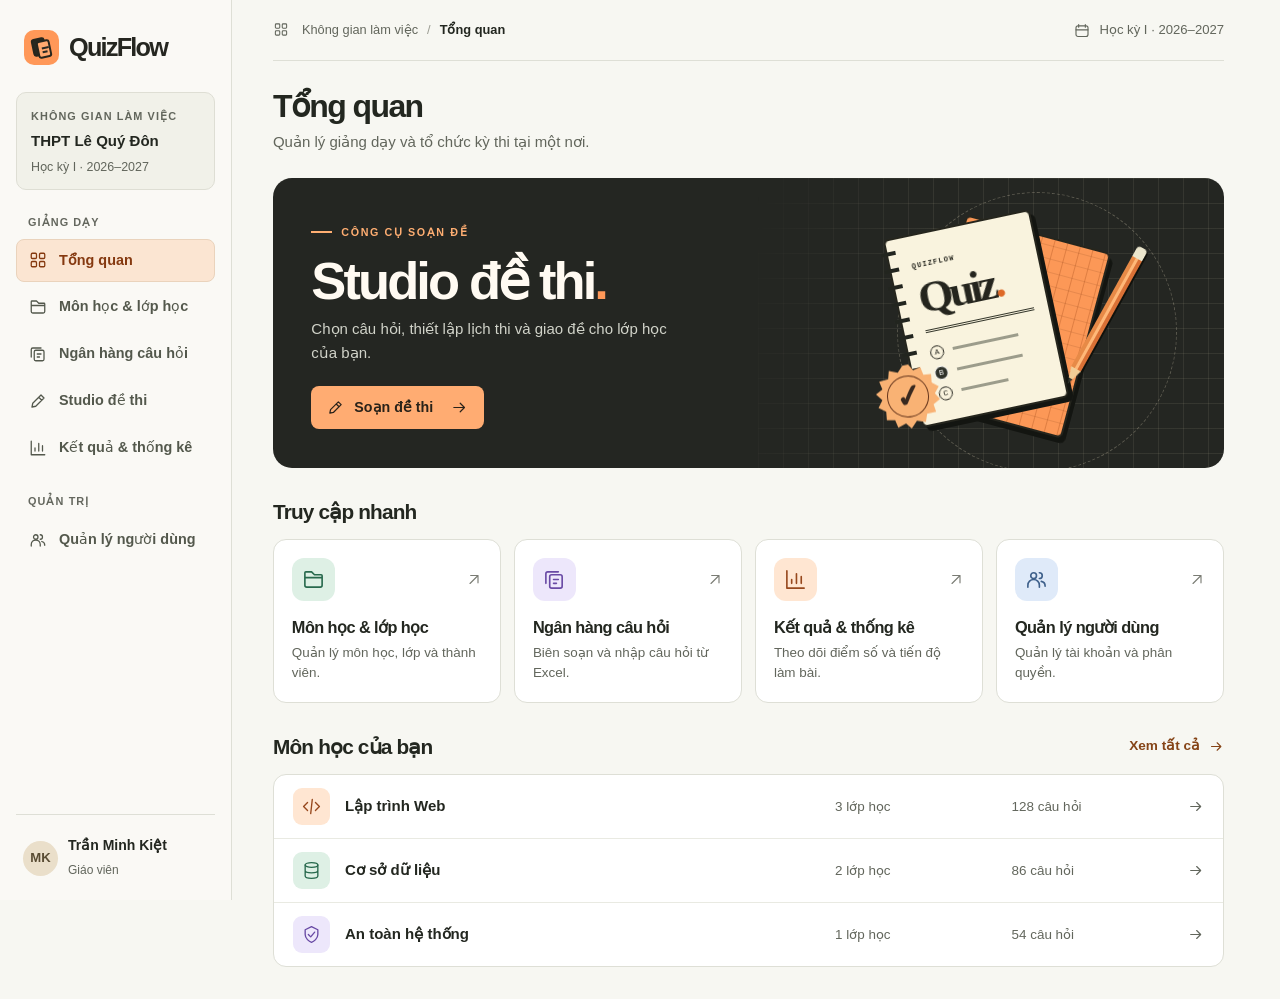
==== commit 4b0ed197: "update UI/UX" ====
--- a/index.html
+++ b/index.html
@@ -3,68 +3,84 @@
 <head>
   <meta charset="UTF-8">
   <meta name="viewport" content="width=device-width, initial-scale=1, viewport-fit=cover">
-  <meta name="color-scheme" content="dark">
+  <meta name="color-scheme" content="light">
   <title>QuizFlow — Tổng quan</title>
   <link rel="stylesheet" href="assets/css/variables.css">
   <link rel="stylesheet" href="assets/css/base.css">
   <link rel="stylesheet" href="assets/css/layout.css">
   <link rel="stylesheet" href="assets/css/components.css">
-  <link rel="stylesheet" href="assets/css/index.css">
   <link rel="stylesheet" href="assets/css/animations.css">
   <link rel="stylesheet" href="assets/css/responsive.css">
-  <script src="assets/js/motion.js" defer></script>
+  <link rel="stylesheet" href="assets/css/workspace.css">
+  <link rel="stylesheet" href="assets/css/index.css">
   <script src="assets/js/ui.js" defer></script>
 </head>
 <body>
+  <a class="skip-link" href="#workspace">Đến nội dung chính</a>
+  <svg class="visually-hidden" aria-hidden="true" xmlns="http://www.w3.org/2000/svg"><defs>
+    <symbol id="ink-home" viewBox="0 0 24 24"><rect x="3" y="3" width="7" height="7" rx="1.5"/><rect x="14" y="3" width="7" height="7" rx="1.5"/><rect x="3" y="14" width="7" height="7" rx="1.5"/><rect x="14" y="14" width="7" height="7" rx="1.5"/></symbol>
+    <symbol id="ink-folder" viewBox="0 0 24 24"><path d="M3 8V5a1 1 0 0 1 1-1h6l3 3h7a1 1 0 0 1 1 1v10a2 2 0 0 1-2 2H5a2 2 0 0 1-2-2V8Zm0 2h18"/></symbol>
+    <symbol id="ink-cards" viewBox="0 0 24 24"><rect x="7" y="7" width="13" height="14" rx="2"/><path d="M16 4H5a2 2 0 0 0-2 2v10m8-4h5m-5 4h3"/></symbol>
+    <symbol id="ink-pen" viewBox="0 0 24 24"><path d="m5 15 11-11 4 4L9 19l-5 1 1-5Zm8-8 4 4"/></symbol>
+    <symbol id="ink-chart" viewBox="0 0 24 24"><path d="M3 3v18h18M8 16v-4m5 4V6m5 10V9"/></symbol>
+    <symbol id="ink-users" viewBox="0 0 24 24"><circle cx="9" cy="8" r="3"/><path d="M3 20v-2a6 6 0 0 1 12 0v2m0-15a3 3 0 0 1 0 6m2 3a5 5 0 0 1 4 5"/></symbol>
+    <symbol id="ink-arrow" viewBox="0 0 24 24"><path d="M4 12h15m-6-6 6 6-6 6"/></symbol>
+    <symbol id="ink-up" viewBox="0 0 24 24"><path d="M6 18 18 6M7 6h11v11"/></symbol>
+    <symbol id="ink-school" viewBox="0 0 24 24"><path d="m2 9 10-5 10 5-10 5L2 9Zm4 3v5c3 3 9 3 12 0v-5m4-3v7"/></symbol>
+    <symbol id="ink-calendar" viewBox="0 0 24 24"><rect x="3" y="5" width="18" height="16" rx="3"/><path d="M7 3v4m10-4v4M3 11h18"/></symbol>
+    <symbol id="ink-code" viewBox="0 0 24 24"><path d="m7 7-5 5 5 5m10-10 5 5-5 5m-4-14-2 18"/></symbol>
+    <symbol id="ink-db" viewBox="0 0 24 24"><ellipse cx="12" cy="5" rx="8" ry="3"/><path d="M4 5v14c0 4 16 4 16 0V5M4 12c0 4 16 4 16 0"/></symbol>
+    <symbol id="ink-shield" viewBox="0 0 24 24"><path d="m12 2 8 4v6c0 5-5 9-8 10-3-1-8-5-8-10V6Zm-4 10 3 3 5-6"/></symbol>
+    <symbol id="ink-book" viewBox="0 0 24 24"><path d="M12 7C9 4 5 4 2 5v14c3-1 7-1 10 2 3-3 7-3 10-2V5c-3-1-7-1-10 2Zm0 0v14"/></symbol>
+  </defs></svg>
   <div class="app">
     <aside class="sidebar" aria-label="Điều hướng QuizFlow">
-      <a class="sidebar-brand" href="index.html"><span class="brand-mark" aria-hidden="true">ϟ</span>QuizFlow</a>
-      <section class="sidebar-workspace" aria-labelledby="catalog-workspace">
-        <p class="eyebrow">KHÔNG GIAN LÀM VIỆC</p>
-        <strong id="catalog-workspace">Quản trị viên &amp; Giáo viên</strong>
+      <a class="sidebar-brand" href="index.html"><span class="brand-mark" aria-hidden="true"></span>QuizFlow</a>
+      <section class="sidebar-workspace"><p class="eyebrow">Không gian làm việc</p><strong>THPT Lê Quý Đôn</strong><p>Học kỳ I · 2026–2027</p></section>
+      <p class="sidebar-nav-label">Giảng dạy</p>
+      <nav class="sidebar-nav" aria-label="Giảng dạy">
+        <a class="sidebar-nav-item" href="index.html" aria-current="page"><svg class="ink-icon" aria-hidden="true"><use href="#ink-home"/></svg>Tổng quan</a>
+        <a class="sidebar-nav-item" href="pages/teacher/subjects-classes.html"><svg class="ink-icon" aria-hidden="true"><use href="#ink-folder"/></svg>Môn học &amp; lớp học</a>
+        <a class="sidebar-nav-item" href="pages/teacher/question-bank.html"><svg class="ink-icon" aria-hidden="true"><use href="#ink-cards"/></svg>Ngân hàng câu hỏi</a>
+        <a class="sidebar-nav-item" href="pages/teacher/exam-builder.html"><svg class="ink-icon" aria-hidden="true"><use href="#ink-pen"/></svg>Studio đề thi</a>
+        <a class="sidebar-nav-item" href="pages/teacher/exam-analytics.html"><svg class="ink-icon" aria-hidden="true"><use href="#ink-chart"/></svg>Kết quả &amp; thống kê</a>
+      </nav>
+      <p class="sidebar-nav-label nav-group">Quản trị</p>
+      <nav class="sidebar-nav" aria-label="Quản trị"><a class="sidebar-nav-item" href="pages/admin/users.html"><svg class="ink-icon" aria-hidden="true"><use href="#ink-users"/></svg>Quản lý người dùng</a></nav>
+      <div class="sidebar-bottom"><div class="sidebar-user"><span class="avatar" aria-hidden="true">MK</span><div><strong>Trần Minh Kiệt</strong><small>Giáo viên</small></div></div></div>
+    </aside>
+    <main class="app-main dashboard" id="workspace" tabindex="-1" aria-labelledby="page-title">
+      <header class="topbar">
+        <nav class="breadcrumb" aria-label="Đường dẫn trang"><svg class="ink-icon" aria-hidden="true"><use href="#ink-home"/></svg><ol><li>Không gian làm việc</li><li aria-hidden="true">/</li><li aria-current="page">Tổng quan</li></ol></nav>
+        <span class="term-label"><svg class="ink-icon" aria-hidden="true"><use href="#ink-calendar"/></svg>Học kỳ I · 2026–2027</span>
+      </header>
+      <section class="dashboard-heading"><h1 id="page-title">Tổng quan</h1><p>Quản lý giảng dạy và tổ chức kỳ thi tại một nơi.</p></section>
+      <section class="studio-banner" aria-labelledby="studio-title">
+        <div class="studio-intro"><p class="studio-kicker"><span></span>Công cụ soạn đề</p><h2 id="studio-title">Studio đề thi<span>.</span></h2>
+          <p>Chọn câu hỏi, thiết lập lịch thi và giao đề cho lớp học của bạn.</p>
+          <a class="studio-link" href="pages/teacher/exam-builder.html"><svg class="ink-icon" aria-hidden="true"><use href="#ink-pen"/></svg>Soạn đề thi <svg class="ink-icon" aria-hidden="true"><use href="#ink-arrow"/></svg></a>
+        </div>
+        <div class="studio-art" aria-hidden="true"><div class="art-grid"></div><div class="art-object">
+          <div class="paper-under"></div><div class="exam-paper"><div class="paper-binding"></div><div class="paper-body"><span>QUIZFLOW</span><b>Quiz<span>.</span></b><div class="paper-rule"></div>
+          <div class="answer-line"><i>A</i><em></em></div><div class="answer-line marked"><i>B</i><em></em></div><div class="answer-line"><i>C</i><em></em></div></div></div>
+          <div class="paper-stamp"><span>✓</span></div><div class="pencil"></div></div>
+        </div>
       </section>
-      <nav class="sidebar-nav" aria-label="Các màn hình">
-        <a class="sidebar-nav-item" href="index.html" aria-current="page"><span class="icon" aria-hidden="true">▦</span>Tổng quan</a>
-        <a class="sidebar-nav-item" href="pages/admin/users.html">Quản lý người dùng</a>
-        <a class="sidebar-nav-item" href="pages/teacher/subjects-classes.html">Môn học &amp; lớp học</a>
-        <a class="sidebar-nav-item" href="pages/teacher/question-bank.html">Ngân hàng câu hỏi</a>
-        <a class="sidebar-nav-item" href="pages/teacher/exam-builder.html">Tạo đề thi</a>
-        <a class="sidebar-nav-item" href="pages/teacher/exam-analytics.html">Kết quả &amp; thống kê</a>
-      </nav>
-    </aside>
-    <main class="app-main" aria-labelledby="page-title">
-      <header class="topbar"><nav class="breadcrumb" aria-label="Đường dẫn trang"><ol><li>QuizFlow</li><li aria-hidden="true">/</li><li aria-current="page">Tổng quan</li></ol></nav></header>
-      <section class="page-heading">
-        <div><p class="eyebrow">QUẢN TRỊ VÀ TỔ CHỨC KỲ THI</p><h1 id="page-title">Tổng quan</h1><p>Quản lý tài khoản, lớp học, câu hỏi, đề thi và kết quả.</p></div>
+      <section class="dashboard-section" aria-labelledby="tools-title"><header><h2 id="tools-title">Truy cập nhanh</h2></header>
+        <div class="tool-grid">
+          <a href="pages/teacher/subjects-classes.html" class="tool-card mint"><span class="tool-top"><span class="tool-icon"><svg class="ink-icon" aria-hidden="true"><use href="#ink-folder"/></svg></span><svg class="ink-icon" aria-hidden="true"><use href="#ink-up"/></svg></span><h3>Môn học &amp; lớp học</h3><p>Quản lý môn học, lớp và thành viên.</p></a>
+          <a href="pages/teacher/question-bank.html" class="tool-card lilac"><span class="tool-top"><span class="tool-icon"><svg class="ink-icon" aria-hidden="true"><use href="#ink-cards"/></svg></span><svg class="ink-icon" aria-hidden="true"><use href="#ink-up"/></svg></span><h3>Ngân hàng câu hỏi</h3><p>Biên soạn và nhập câu hỏi từ Excel.</p></a>
+          <a href="pages/teacher/exam-analytics.html" class="tool-card peach"><span class="tool-top"><span class="tool-icon"><svg class="ink-icon" aria-hidden="true"><use href="#ink-chart"/></svg></span><svg class="ink-icon" aria-hidden="true"><use href="#ink-up"/></svg></span><h3>Kết quả &amp; thống kê</h3><p>Theo dõi điểm số và tiến độ làm bài.</p></a>
+          <a href="pages/admin/users.html" class="tool-card blue"><span class="tool-top"><span class="tool-icon"><svg class="ink-icon" aria-hidden="true"><use href="#ink-users"/></svg></span><svg class="ink-icon" aria-hidden="true"><use href="#ink-up"/></svg></span><h3>Quản lý người dùng</h3><p>Quản lý tài khoản và phân quyền.</p></a>
+        </div>
       </section>
-      <section class="bento-grid bento-grid--two" aria-label="Chức năng quản trị viên và giáo viên">
-        <article class="glass-card catalog-card">
-          <span class="status status--warning"><span aria-hidden="true">◇</span>Quản trị viên</span>
-          <h2>Quản lý người dùng</h2><p>Tìm và lọc tài khoản, quản lý vai trò, khóa hoặc mở khóa và bảo vệ tài khoản quản trị.</p>
-          <a class="btn btn--primary" href="pages/admin/users.html">Mở quản lý người dùng ↗</a>
-        </article>
-        <article class="glass-card catalog-card">
-          <span class="status status--accent"><span aria-hidden="true">◇</span>Giáo viên</span>
-          <h2>Môn học &amp; lớp học</h2><p>Chọn môn, tìm lớp, sao chép mã lớp và xem danh sách thành viên.</p>
-          <a class="btn" href="pages/teacher/subjects-classes.html">Mở môn học &amp; lớp học ↗</a>
-        </article>
-        <article class="glass-card catalog-card">
-          <span class="status status--accent"><span aria-hidden="true">◇</span>Giáo viên</span>
-          <h2>Ngân hàng câu hỏi</h2><p>Lọc câu hỏi theo môn và độ khó, quản lý nội dung câu hỏi và nhập dữ liệu từ Excel.</p>
-          <a class="btn" href="pages/teacher/question-bank.html">Mở ngân hàng câu hỏi ↗</a>
-        </article>
-        <article class="glass-card catalog-card">
-          <span class="status status--accent"><span aria-hidden="true">◇</span>Giáo viên</span>
-          <h2>Tạo đề thi</h2><p>Cấu hình lịch thi, lớp giao và hai tùy chọn trộn. Kiểm tra cơ cấu độ khó và xem trước đáp án.</p>
-          <a class="btn" href="pages/teacher/exam-builder.html">Mở trang tạo đề thi ↗</a>
-        </article>
-        <article class="glass-card catalog-card bento-span-full">
-          <span class="status status--accent"><span aria-hidden="true">◇</span>Giáo viên</span>
-          <h2>Kết quả &amp; thống kê</h2><p>Lọc bảng điểm, theo dõi tiến độ hoàn tất, điểm trung bình và xuất CSV.</p>
-          <a class="btn" href="pages/teacher/exam-analytics.html">Mở kết quả &amp; thống kê ↗</a>
-        </article>
+      <section class="dashboard-section" aria-labelledby="subjects-title"><header><h2 id="subjects-title">Môn học của bạn</h2><a href="pages/teacher/subjects-classes.html">Xem tất cả <svg class="ink-icon" aria-hidden="true"><use href="#ink-arrow"/></svg></a></header>
+        <div class="course-list">
+          <a class="course-row peach" href="pages/teacher/subjects-classes.html?mon=web"><span class="course-icon"><svg class="ink-icon" aria-hidden="true"><use href="#ink-code"/></svg></span><strong>Lập trình Web</strong><span>3 lớp học</span><span>128 câu hỏi</span><svg class="ink-icon" aria-hidden="true"><use href="#ink-arrow"/></svg></a>
+          <a class="course-row mint" href="pages/teacher/subjects-classes.html?mon=database"><span class="course-icon"><svg class="ink-icon" aria-hidden="true"><use href="#ink-db"/></svg></span><strong>Cơ sở dữ liệu</strong><span>2 lớp học</span><span>86 câu hỏi</span><svg class="ink-icon" aria-hidden="true"><use href="#ink-arrow"/></svg></a>
+          <a class="course-row lilac" href="pages/teacher/subjects-classes.html?mon=security"><span class="course-icon"><svg class="ink-icon" aria-hidden="true"><use href="#ink-shield"/></svg></span><strong>An toàn hệ thống</strong><span>1 lớp học</span><span>54 câu hỏi</span><svg class="ink-icon" aria-hidden="true"><use href="#ink-arrow"/></svg></a>
+        </div>
       </section>
-      <footer class="page-footer"><span>QuizFlow</span><span>Quản trị &amp; tổ chức kỳ thi</span></footer>
     </main>
   </div>
 </body>
--- a/assets/css/variables.css
+++ b/assets/css/variables.css
@@ -1,60 +1,57 @@
 :root {
-  color-scheme: dark;
+  color-scheme: light;
 
-  /* Nền tối và các lớp kính. */
-  --bg: #07070c;
-  --surface: #12121a;
-  --surface-inset: #09090f;
-  --glass: rgba(18, 18, 26, 0.72);
-  --glass-fallback: #12121a;
+  /* Nền giấy và các bề mặt nội dung. */
+  --bg: #f7f7f2;
+  --surface: #fff;
+  --surface-inset: #f5f5ee;
+  --glass: #fff;
+  --glass-fallback: #fff;
   --glass-blur: 24px;
   --glass-blur-overlay: 32px;
-  --line: #ffffff13;
-  --line-subtle: #ffffff08;
-  --line-strong: #ffffff26;
-  --line-top: #ffffff1a;
-  --overlay: #030309a6;
+  --line: #dedfd6;
+  --line-subtle: #e9eae2;
+  --line-strong: #b5b9ad;
+  --line-top: var(--line);
+  --overlay: #24271e70;
 
-  /* Chữ và điểm nhấn tím. */
-  --text: #eeedf5;
-  --muted: #92859f;
-  --muted-admin: #8b829c;
-  --text-subtle: #786f88;
-  --text-nav: #9a90a8;
-  --text-accent: #d8c3fa;
-  --purple: #b79ae9;
-  --violet: #8b5cf6;
-  --violet-light: #a78bfa;
-  --fuchsia: #d946ef;
-  --focus: #bda0f8;
+  /* Chữ màu mực và điểm nhấn cam. */
+  --text: #232720;
+  --muted: #62665c;
+  --muted-admin: #62665c;
+  --text-subtle: #606559;
+  --text-nav: #53584c;
+  --text-accent: #854417;
+  --purple: #925025;
+  --violet: #a35424;
+  --violet-light: #d5844b;
+  --fuchsia: #cb7843;
+  --focus: #a14d17;
   --white: #ffffff;
 
   /* Gradient nền, sidebar và vùng đang chọn. */
-  --gradient: linear-gradient(110deg, var(--violet), var(--fuchsia));
-  --aurora:
-    radial-gradient(ellipse 650px 480px at 10% 0%, #8b5cf61f, transparent 75%),
-    radial-gradient(ellipse 520px 500px at 100% 100%, #ec489914, transparent 75%);
-  --sidebar-gradient: linear-gradient(155deg, #1d1828dc, #101017eb 40%);
-  --selection-gradient: linear-gradient(90deg, #8b5cf626, #8b5cf60a);
-  --selection-line: #8b5cf630;
-  --surface-hover: #ffffff04;
+  --gradient: linear-gradient(115deg,#985029,#bb6534);
+  --sidebar-gradient: none;
+  --selection-gradient: #fbe5d2;
+  --selection-line: #ead3bc;
+  --surface-hover: #f1f2eb;
 
   /*
    * Ba họ màu trạng thái: emerald / amber / crimson.
    * Khi dùng trong HTML phải kèm biểu tượng và nhãn chữ.
    */
-  --emerald: #10b981;
-  --emerald-text: #4bd3ab;
-  --emerald-bg: #052e1680;
-  --emerald-line: #10b9811a;
-  --amber: #f59e0b;
-  --amber-text: #e9b35f;
-  --amber-bg: #451a0366;
-  --amber-line: #f59e0b22;
-  --crimson: #f43f5e;
-  --crimson-text: #f58ba3;
-  --crimson-bg: #4c051966;
-  --crimson-line: #f43f5e22;
+  --emerald: #33805a;
+  --emerald-text: #246545;
+  --emerald-bg: #e9f5ed;
+  --emerald-line: #bcdcc6;
+  --amber: #a86d13;
+  --amber-text: #80530a;
+  --amber-bg: #fff4d9;
+  --amber-line: #ead5a6;
+  --crimson: #b5474f;
+  --crimson-text: #9c3240;
+  --crimson-bg: #fcedef;
+  --crimson-line: #ecc7cc;
 
   --status-success: var(--emerald);
   --status-success-text: var(--emerald-text);
@@ -70,14 +67,14 @@
   --status-danger-line: var(--crimson-line);
 
   /* Phông chữ và thang chữ theo bản desktop tham khảo. */
-  --sans: 'Plus Jakarta Sans', Arial, sans-serif;
-  --mono: 'JetBrains Mono', monospace;
-  --text-2xs: 0.875rem;
-  --text-xs: 0.875rem;
+  --sans: Inter, "Segoe UI", Arial, sans-serif;
+  --mono: "IBM Plex Mono", Consolas, monospace;
+  --text-2xs: .76rem;
+  --text-xs: .82rem;
   --text-sm: 0.875rem;
   --text-base: 0.9375rem;
-  --text-lg: 15px;
-  --text-xl: 16px;
+  --text-lg: 1.04rem;
+  --text-xl: 1.12rem;
   --text-2xl: 24px;
   --text-3xl: 30px;
   --line-height: 1.65;
@@ -95,8 +92,8 @@
   --radius-xs: 6px;
   --radius-sm: 9px;
   --radius-md: 12px;
-  --radius-lg: 20px;
-  --radius-xl: 23px;
+  --radius-lg: 14px;
+  --radius-xl: 18px;
   --radius-pill: 999px;
 
   /* Breakpoint chuẩn: 48rem (768), 64rem (1024), 80rem (1280).
@@ -109,7 +106,7 @@
   --nav-drawer-width: 20rem;
 
   /* Khung fluid từ điện thoại, sidebar và giới hạn nội dung dùng chung. */
-  --sidebar-width: 16.25rem;
+  --sidebar-width: 14.5rem;
   --content-max-width: 100rem;
   --app-gutter: clamp(0.75rem, 1.5vw, 1.75rem);
   --app-gap: clamp(1.25rem, 2vw, 2.5rem);
@@ -117,13 +114,13 @@
   --bento-gap: 18px;
   --split-gap: 20px;
 
-  /* Viền sáng và bóng neon tiết chế như HTML tham khảo. */
-  --shadow-inset: inset 0 1px 0 #ffffff20;
-  --shadow-neon: 0 0 24px -4px #8b5cf645;
-  --shadow-active: 0 0 12px #8b5cf6;
-  --shadow-glass: 0 12px 40px #0006;
-  --shadow-overlay: 0 35px 120px #000b;
-  --shadow-drawer: -30px 0 90px #0006;
+  /* Độ nổi của thẻ, thông báo và hộp thoại. */
+  --shadow-inset: none;
+  --shadow-neon: none;
+  --shadow-active: none;
+  --shadow-glass: 0 4px 18px #302b1c16;
+  --shadow-overlay: 0 18px 70px #282b252e;
+  --shadow-drawer: 0 0 48px #282b251f;
 
   --focus-width: 2px;
   --focus-offset: 4px;
--- a/assets/css/base.css
+++ b/assets/css/base.css
@@ -1,5 +1,3 @@
-@import url('https://fonts.googleapis.com/css2?family=Plus+Jakarta+Sans:wght@400;500;600;700;800&family=JetBrains+Mono:wght@400;500;600&display=swap');
-
 *,
 *::before,
 *::after {
@@ -20,7 +18,6 @@
   min-height: 100dvh;
   margin: 0;
   background-color: var(--bg);
-  background-image: var(--aurora);
   color: var(--text);
   font-family: var(--sans);
   font-size: var(--text-base);
--- a/assets/css/layout.css
+++ b/assets/css/layout.css
@@ -8,7 +8,6 @@
   min-height: 100dvh;
   padding: var(--app-gutter);
   background-color: var(--bg);
-  background-image: var(--aurora);
 }
 
 .app--admin {
--- a/assets/css/animations.css
+++ b/assets/css/animations.css
@@ -5,7 +5,6 @@
   --dur-slow: 400ms;
   --dur-hero: 700ms;
   --dur-count: 900ms;
-  --dur-aurora: 25s;
   --dur-toast: 4500ms;
   --dur-copy: 2100ms;
   --ease-out: cubic-bezier(0.22, 1, 0.36, 1);
@@ -14,7 +13,7 @@
   --ease-linear: linear;
   --motion-stagger-step: 50ms;
   --motion-delay: 0ms;
-  --motion-accent: #8b5cf633;
+  --motion-accent: #bd703433;
 }
 
 /* Hiệu ứng vào: kết thúc sẽ trả transform về CSS gốc để thao tác tiếp tục tự nhiên. */
@@ -58,37 +57,8 @@
   --motion-slide-distance: -1rem;
 }
 
-[data-motion-reveal='pending'] {
-  opacity: 0;
-  transform: translateY(0.75rem);
-}
-
-/* Hai lớp aurora được cắt trong khung cố định, nằm sau nội dung và bỏ qua con trỏ. */
-.motion-aurora {
-  position: fixed;
-  inset: 0;
-  z-index: -1;
-  overflow: hidden;
-  pointer-events: none;
-}
-
-.motion-aurora::before,
-.motion-aurora::after {
-  position: absolute;
-  inset: -12%;
-  content: '';
-  animation: motion-aurora-drift var(--dur-aurora) var(--ease-in-out) infinite;
-}
-
-.motion-aurora::before {
-  background: radial-gradient(ellipse 38% 50% at 18% 16%, #8b5cf617, transparent 75%);
-}
-
-.motion-aurora::after {
-  background: radial-gradient(ellipse 35% 45% at 85% 90%, #d946ef12, transparent 75%);
-  animation-duration: calc(var(--dur-aurora) * 1.12);
-  animation-direction: reverse;
-}
+/* Nội dung luôn đọc được trong lúc chờ IntersectionObserver. */
+[data-motion-reveal='pending'] { opacity: 1; }
 
 /* Phản hồi nhẹ chạy một lượt, chỉ áp dụng tại phần tử có ý nghĩa trạng thái. */
 .anim-pulse-soft {
@@ -216,7 +186,7 @@
 }
 
 :is(.input, .select, .textarea):focus {
-  box-shadow: 0 0 0 0.1875rem #8b5cf61f;
+  box-shadow: 0 0 0 0.1875rem #ba723022;
 }
 
 .field > label {
@@ -659,20 +629,6 @@
   }
 }
 
-/* Vòng nền 25–28 giây nối liền hai đầu, chỉ dịch lớp sáng và đổi độ trong. */
-@keyframes motion-aurora-drift {
-  from,
-  to {
-    opacity: 0.65;
-    transform: translate3d(-2%, -1%, 0) scale(1);
-  }
-
-  50% {
-    opacity: 1;
-    transform: translate3d(2%, 2%, 0) scale(1.04);
-  }
-}
-
 /* Giảm chuyển động trên toàn giao diện, gồm cả lớp phủ và component hiện có. */
 @media (prefers-reduced-motion: reduce) {
   *,
@@ -689,9 +645,6 @@
     transform: none;
   }
 
-  .motion-aurora {
-    display: none;
-  }
 
   .btn,
   .segmented-button,
--- a/assets/css/responsive.css
+++ b/assets/css/responsive.css
@@ -22,7 +22,6 @@
 .table-card { padding: 0; }
 .cluster, .identity > div, .topbar-actions { min-width: 0; }
 .identity { align-items: flex-start; }
-.motion-aurora { display: none; }
 
 /* Menu dùng cùng dialog và luồng trả focus với modal. */
 .nav-open { flex: 0 0 auto; }
@@ -184,7 +183,6 @@
 .analytics-table time { font-size: 0.875rem; }
 .analytics-detail-summary > div { flex-wrap: wrap; gap: 0.5rem; }
 .analytics-publish > :last-child { flex-wrap: wrap; }
-.catalog-card .btn { align-self: stretch; }
 
 /* ≥768px / 48rem: tablet dọc. */
 @media (min-width: 48rem) {
@@ -233,7 +231,6 @@
   .builder-page { padding-bottom: 0; }
   .builder-dock { position: sticky; inset: auto; bottom: max(1rem, env(safe-area-inset-bottom)); margin-top: 1.375rem; padding: 1rem; border-radius: var(--radius-lg); }
   .builder-page > .toast { bottom: max(var(--app-gutter), env(safe-area-inset-bottom)); }
-  .motion-aurora { display: block; }
 }
 
 /* ≥1280px / 80rem: desktop, nội dung giới hạn 100rem trong layout.css. */
@@ -246,7 +243,7 @@
 
 /* Cảm ứng không phụ thuộc trạng thái hover có thể bị giữ lại. */
 @media (hover: none), (pointer: coarse) {
-  .motion-card-light, .motion-aurora, .builder-publish-glow { display: none; }
+  .motion-card-light, .builder-publish-glow { display: none; }
   .teacher-page .workspace-class.motion-card { transform: none; }
   .workspace-class::after { display: none; }
   .btn:not(:disabled):active, .sidebar-nav-item:active { opacity: 0.8; }
@@ -256,6 +253,5 @@
   .builder-publish-wrap:hover .builder-publish-glow::before { animation: motion-border-drift calc(var(--dur-hero) * 4) var(--ease-linear) 2; }
 }
 @media (prefers-reduced-motion: reduce) {
-  .motion-aurora { display: none; }
   .workspace-subject-strip { scroll-snap-type: none; }
 }
--- a/assets/css/workspace.css
+++ b/assets/css/workspace.css
@@ -0,0 +1,121 @@
+/* Khung làm việc chung cho trang tổng quan, giáo viên và quản trị. */
+.ink-icon { width: 19px; height: 19px; fill: none; stroke: currentColor; stroke-width: 1.7; stroke-linecap: round; stroke-linejoin: round; }
+.app { gap: 0; background: var(--bg); padding: 0; }
+.app-main { max-width: 96rem; padding: 0 clamp(16px,3.2vw,54px) 32px; }
+.app > .sidebar, .nav-drawer > .sidebar { padding: 26px 16px 18px; background: #faf9f5; border-radius: 0; backdrop-filter: none; }
+.sidebar-brand { padding-inline: 8px; gap: 10px; font-size: 1.58rem; letter-spacing: -.07em; color: #252620; }
+.brand-mark { position: relative; width: 35px; height: 35px; border-radius: 10px; background: #ff9858; box-shadow: none; }
+.brand-mark svg { display: none; }
+.brand-mark::before, .brand-mark::after { content: ''; position: absolute; width: 14px; height: 18px; border: 2px solid #27261d; border-radius: 3px; transform: rotate(-12deg); }
+.brand-mark::before { translate: -3px -1px; background: #282920; }
+.brand-mark::after { translate: 2px 1px; background: linear-gradient(#292923,#292923) 3px 5px / 7px 2px no-repeat, linear-gradient(#292923,#292923) 3px 9px / 5px 2px no-repeat,#ffa96f; }
+.sidebar-workspace { margin: 27px 0 24px; padding: 12px 14px; border: 1px solid #deded4; border-radius: 10px; background: #f1f1e9; }
+.sidebar-workspace .eyebrow, .sidebar-nav-label, .page-heading .eyebrow, .eyebrow { font: 700 .68rem/1.6 var(--sans); letter-spacing: .1em; text-transform: uppercase; }
+.sidebar-workspace strong { margin: 3px 0 0; font-size: .94rem; }
+.sidebar-workspace p { font-size: .78rem; }
+.sidebar-nav-label { padding: 0 12px; margin-bottom: 7px; color: #64675e; }
+.nav-group { margin-top: 24px; }
+.sidebar-nav { gap: 3px; }
+.sidebar-nav-item { gap: 12px; min-height: 43px; padding: 9px 12px; font-size: .9rem; font-weight: 550; border-radius: 8px; }
+.sidebar-nav-item[aria-current='page'] { color: #853910; }
+.sidebar-nav-item[aria-current='page']::before { display: none; }
+.sidebar-user { align-items: center; }
+.sidebar-user strong { color: var(--text); }
+.avatar { background: #eadfca; color: #594c33; border-radius: 50%; }
+.sidebar-user small { font-size: .75rem; }
+.topbar { min-height: 61px; padding-block: 8px; border-bottom: 1px solid var(--line); }
+.breadcrumb { font-size: .8rem; }
+.breadcrumb > svg { width: 16px; }
+.breadcrumb ol { gap: 9px; }
+.breadcrumb li[aria-hidden] { color: #9c9d93; }
+h1 { font-size: clamp(1.85rem,2.5vw,2.7rem); letter-spacing: -.05em; line-height: 1.25; }
+.page-heading { margin-block: 26px 24px; }
+.page-heading .eyebrow { display: flex; align-items: center; gap: 8px; color: var(--text-accent); }
+.page-heading .eyebrow::before { content: ''; width: 16px; height: 2px; background: #d36e36; }
+.page-heading p:not(.eyebrow) { font-size: .94rem; }
+.page-footer { border-top: 1px solid var(--line); padding-top: 16px; font-size: .78rem; }
+.glass-card { backdrop-filter: none; box-shadow: 0 2px 4px #39372a06; }
+.status { font-weight: 600; border-radius: 6px; }
+.badge, .chip { background: #f6f5ef; }
+.field { color: var(--text); font-weight: 600; }
+.field-hint { font-weight: 400; }
+:is(.input,.select,.textarea) { background: #fff; border-color: #cbcdc3; }
+:is(.input,.select,.textarea):focus-visible { outline-color: var(--focus); outline-offset: 2px; }
+.btn { background-color: #fff; }
+.btn--primary { border-color: #252821; background: #282b25; color: #fff; box-shadow: none; }
+.btn--ghost { background: transparent; }
+.btn--danger { background: var(--crimson-bg); }
+.segmented { background: #f3f3ed; border-color: var(--line); }
+.segmented-button[aria-pressed='true'] { border-color: #d2d3c9; background: #fff; color: var(--text); box-shadow: 0 1px 3px #36392b14; }
+.data-table th { background: #f5f5ef; color: #54594e; font-weight: 650; }
+.data-table tbody tr:hover > td { background-color: #fafaf5; }
+.data-table .btn { opacity: 1; }
+.modal, .drawer, .admin-user-confirm { background: var(--surface); }
+.toast, .toast--danger { background: #fffaf2; }
+.notice:not(.notice--warning) { background-color: #faf4e9; }
+.toggle[aria-checked='true'] .toggle-track::after { border-color: #286447; background: #317d58; }
+.toggle-track { background: #eceee5; }
+.builder-dock { background: #fffcf7; box-shadow: 0 5px 24px #302b1c21; }
+.builder-title-card { border-left: 4px solid #e38a51; }
+.builder-title-input { border-radius: 0; border-bottom: 1px solid var(--line); }
+.builder-dial:has(.builder-easy), .builder-preview-options .builder-correct, .question-option--correct { background: var(--emerald-bg); }
+.builder-dial:has(.builder-medium) { background: var(--amber-bg); }
+.builder-dial:has(.builder-hard) { background: var(--crimson-bg); }
+.builder-publish-glow::before { background: conic-gradient(#ec8547,#ffd6ab,#ec8547); }
+.question-card h3 { font-size: 1.03rem; line-height: 1.6; margin-block: 18px; }
+.question-option--correct .badge { color: var(--emerald-text); border-color: var(--emerald-line); background: white; }
+.import-dropzone { background: #fff8f1; border-color: #b97d4c; }
+.import-dropzone[data-dragging='true'] { background: #ffe7d2; }
+.workspace-subject[data-active='true'] { border-color: #cb7640; background: #fff5e9; box-shadow: inset 0 3px #e58c52; }
+.workspace-subject-strip { scrollbar-color: #bbb9ab var(--surface-inset); }
+.workspace-subject-symbol--rose { color: #97385f; }
+.workspace-join-code { border-color: #c59c77; background: #faf5e9; }
+.workspace-join-code code { color: #714c29; text-shadow: none; }
+.admin-filter-panel { background: var(--surface); }
+.admin-confirm-target { background: var(--surface-inset); }
+.admin-stats .admin-stat, .analytics-kpis .glass-card { background-image: none; border-top: 3px solid #dc9160; }
+.admin-stat.admin-stat--active, .analytics-kpis .glass-card:nth-child(2) { border-top-color: #6b9c7e; }
+.admin-stat.admin-stat--locked, .analytics-kpis .glass-card:nth-child(3) { border-top-color: #9c89bd; }
+.analytics-kpi--score .analytics-count.has-value::after { display: none; }
+.analytics-publish { background: #f1f8f1; }
+.analytics-bar { background: #d37e48; }
+.analytics-chart { background: repeating-linear-gradient(to top,transparent 0 24%, var(--line-subtle) 24% 25%); }
+.skip-link { position: fixed; z-index: 40; top: .75rem; left: .75rem; padding: .5rem 1rem; border-radius: 6px; background: var(--text); color: #fff; transform: translateY(-200%); }
+.skip-link:focus { transform: none; }
+@media (hover:hover) {
+  .btn:not(:disabled,[aria-disabled='true']):hover { background-color: #f6f3ec; border-color: #acafa2; box-shadow: none; }
+  .btn--primary:not(:disabled,[aria-disabled='true']):hover { background: #41463b; color: white; }
+}
+@media (min-width:64rem) {
+  .app > .sidebar { inset: 0 auto 0 0; border: 0; border-right: 1px solid var(--line); }
+}
+@media (max-width:63.99rem) {
+  .topbar { justify-content: flex-start; }
+  .topbar > :last-child:not(.breadcrumb) { margin-left: auto; }
+  .nav-drawer > .sidebar { padding-top: max(14px, env(safe-area-inset-top)); }
+}
+@media (max-width:40rem) {
+  .topbar { gap: 9px; }
+  .topbar .breadcrumb ol li:not(:last-child) { display: none; }
+  .topbar .breadcrumb > svg { display: none; }
+  .topbar .teacher-term, .topbar .admin-session { display: none; }
+  .page-heading { margin: 19px 0; }
+  .page-heading h1 { font-size: 1.8rem; }
+  .page-heading .btn--primary { width: 100%; }
+}
+
+.breadcrumb a:hover { text-decoration: underline; }
+.admin-search kbd { flex: none; white-space: nowrap; }
+#workspace:focus, #users:focus { outline: none; }
+#workspace:focus-visible, #users:focus-visible { outline: 2px solid var(--focus); outline-offset: -2px; }
+@media (min-width: 48rem) {
+  .question-filter-subject { flex: 1 1 12rem; }
+  .question-filter-row { align-items: end; }
+}
+@media (prefers-reduced-motion: no-preference) {
+  @view-transition { navigation: auto; }
+  ::view-transition-old(root) { animation: workspace-leave 110ms ease-out both; }
+  ::view-transition-new(root) { animation: workspace-enter 210ms ease-out both; }
+}
+@keyframes workspace-leave { to { opacity: 0; } }
+@keyframes workspace-enter { from { opacity: .35; transform: translateY(4px); } }
--- a/assets/css/index.css
+++ b/assets/css/index.css
@@ -1,18 +1,103 @@
-/* Trang tổng quan dành cho quản trị viên và giáo viên. */
-.catalog-card {
-  display: flex;
-  flex-direction: column;
-  align-items: flex-start;
-  gap: 16px;
+.dashboard-heading { margin: 25px 0 23px; }
+.dashboard-heading p { margin-top: 4px; color: var(--muted); }
+.term-label, .studio-kicker, .studio-link, .dashboard-section header a { display: inline-flex; align-items: center; gap: 9px; }
+.term-label { color: var(--muted); font-size: .82rem; }
+.term-label svg { width: 16px; }
+.studio-banner { position: relative; isolation: isolate; display: grid; grid-template-columns: 1.25fr 1fr; align-items: center; min-height: 245px; padding: clamp(26px, 3vw, 44px); overflow: hidden; border-radius: 19px; background: #242622; color: #fff; }
+.studio-intro { position: relative; z-index: 1; }
+.studio-kicker { font: 700 .67rem/1.4 var(--sans); letter-spacing: .15em; text-transform: uppercase; color: #ffae72; }
+.studio-kicker span { width: 21px; height: 2px; background: currentColor; }
+.studio-intro h2 { margin: 9px 0 6px; color: #fffaf2; font-size: clamp(2.35rem, 4.1vw, 4.35rem); line-height: 1.17; letter-spacing: -.055em; }
+.studio-intro h2 span { color: #ff9858; }
+.studio-intro > p:not(.studio-kicker) { max-width: 370px; color: #d1d3c9; line-height: 1.6; }
+.studio-link { gap: 10px; margin-top: 21px; min-height: 43px; padding: 9px 16px; border-radius: 8px; background: #ffac72; color: #292219; font-size: .89rem; font-weight: 700; transition: background .2s; }
+.studio-link svg { width: 17px; }
+.studio-link svg:last-child { margin-left: 8px; transition: transform .2s; }
+.studio-link:hover { background: #ffbe91; }
+.studio-link:hover svg:last-child { transform: translateX(3px); }
+.studio-art { position: absolute; z-index: 0; inset: 0 0 0 51%; overflow: hidden; pointer-events: none; }
+.art-grid { position: absolute; inset: 0; background-image: linear-gradient(#e0d8be18 1px, transparent 1px),linear-gradient(90deg,#e0d8be18 1px,transparent 1px); background-size: 25px 25px; mask-image: linear-gradient(100deg, transparent, #000 35%); }
+.art-grid::after { content: ''; position: absolute; width: 280px; height: 280px; right: 10%; top: 5%; border-radius: 50%; border: 1px dashed #dbd2b74d; }
+.art-object { position: absolute; left: 50%; top: 50%; width: 270px; height: 225px; transform: translate(-50%,-50%); }
+.exam-paper, .paper-under { position: absolute; border: 2px solid #25251d; border-radius: 6px; width: 150px; height: 192px; box-shadow: 4px 5px 0 #131511; }
+.paper-under { left: 83px; top: 20px; transform: rotate(15deg); background: repeating-linear-gradient(0deg,transparent 0 12px,#63290924 12px 13px),repeating-linear-gradient(90deg,#fc9857 0 12px,#df7e42 12px 13px); }
+.exam-paper { top: 12px; left: 45px; transform: rotate(-12deg); background: #f9f3de; color: #25251e; }
+.paper-binding { position: absolute; top: 6px; left: -7px; bottom: 7px; width: 15px; background: repeating-linear-gradient(0deg,transparent 0 13px,#22251f 13px 17px); }
+.paper-body { padding: 15px 14px 0 21px; }
+.paper-body > span { font: 800 7px/1.5 var(--mono); letter-spacing: .18em; }
+.paper-body b { display: block; font: 800 45px/1.05 Georgia,serif; letter-spacing: -4px; }
+.paper-body b span { color: #de6927; }
+.paper-rule { margin: 8px 0 10px; height: 3px; border-block: 1px solid #33352a; }
+.answer-line { display: flex; align-items: center; gap: 9px; height: 21px; }
+.answer-line i { display: grid; place-items: center; width: 14px; height: 14px; border: 1px solid; border-radius: 50%; font: 8px var(--mono); }
+.answer-line em { height: 3px; width: 60%; background: #9c9c8b; }
+.answer-line:last-child em { width: 43%; }
+.answer-line.marked i { background: #2f322a; color: #fff; }
+.paper-stamp { position: absolute; display: grid; place-items: center; width: 64px; height: 64px; left: 20px; bottom: 7px; background: #f9b274; clip-path: polygon(50% 0%,58% 9%,69% 4%,74% 16%,86% 15%,87% 28%,98% 34%,92% 45%,100% 54%,90% 62%,94% 74%,80% 77%,78% 90%,64% 88%,56% 100%,47% 92%,35% 99%,30% 87%,17% 87%,16% 74%,4% 68%,10% 56%,0% 47%,10% 39%,5% 27%,19% 23%,20% 10%,34% 13%,41% 2%); }
+.paper-stamp span { display: grid; place-items: center; height: 42px; width: 42px; border: 1px solid #65351c; border-radius: 50%; color: #39291f; font: 800 31px/1 var(--sans); transform: rotate(-12deg); }
+.pencil { position: absolute; right: 11px; top: 29px; width: 11px; height: 138px; transform: rotate(29deg); background: linear-gradient(90deg,#e78a47 32%,#ffb878 32% 65%,#da7136 65%); border-top: 12px solid #ebe6cd; border-radius: 4px 4px 0 0; box-shadow: 2px 1px 0 #10110c; }
+.pencil::after { content: ''; position: absolute; top: 100%; width: 100%; height: 17px; clip-path: polygon(0 0,100% 0,50% 100%); background: linear-gradient(#f1cd96 65%, #353830 65%); }
+.dashboard-section { margin-top: 29px; }
+.dashboard-section header, .tool-top { display: flex; justify-content: space-between; align-items: center; gap: 12px; }
+.dashboard-section header { margin-bottom: 13px; }
+.dashboard-section header h2 { font-size: 1.3rem; letter-spacing: -.04em; }
+.dashboard-section header a { color: var(--text-accent); font-size: .85rem; font-weight: 650; }
+.dashboard-section header a svg { width: 15px; }
+.tool-grid { display: grid; grid-template-columns: repeat(4,minmax(0,1fr)); gap: 13px; }
+.tool-card, .course-list { border: 1px solid var(--line); border-radius: 13px; background: #fff; }
+.tool-card { padding: clamp(14px,1.4vw,22px); transition: border-color .18s, transform .18s, box-shadow .18s; }
+.mint { --tile: #def0e5; --ink: #28694d; }
+.lilac { --tile: #ede7fb; --ink: #694aa5; }
+.peach { --tile: #ffe6d2; --ink: #97481d; }
+.blue { --tile: #dfeaf9; --ink: #3e608b; }
+.tool-icon, .course-icon { display: grid; place-items: center; flex: none; background: var(--tile); color: var(--ink); }
+.tool-icon { width: 43px; height: 43px; border-radius: 12px; }
+.tool-icon .ink-icon { width: 23px; height: 23px; }
+.tool-top > svg { width: 16px; color: #7a7c74; }
+.tool-card h3 { margin: 15px 0 4px; font-size: 1.02rem; letter-spacing: -.035em; }
+.tool-card p { font-size: .84rem; line-height: 1.55; color: var(--muted); }
+.course-list { overflow: hidden; }
+.course-row { display: grid; grid-template-columns: auto minmax(0,1fr) minmax(70px,.34fr) minmax(80px,.34fr) auto; align-items: center; gap: 15px; padding: 13px 19px; }
+.course-row + .course-row { border-top: 1px solid var(--line-subtle); }
+.course-row > span:not(.course-icon) { color: var(--muted); font-size: .84rem; }
+.course-row strong { font-size: .94rem; }
+.course-icon { height: 37px; width: 37px; border-radius: 9px; }
+.course-row > svg { width: 16px; color: var(--muted); }
+@media (hover:hover) {
+  .tool-card:hover { transform: translateY(-3px); border-color: var(--ink); box-shadow: 0 5px 12px #3635280c; }
+  .course-row:hover { background: #fbfaf5; }
 }
-.catalog-card h2 {
-  font-size: 20px;
+@media (prefers-reduced-motion:no-preference) {
+  .exam-paper { animation: paper-arrive .8s cubic-bezier(.2,.85,.25,1) both; }
+  .paper-under { animation: backing-arrive .85s cubic-bezier(.2,.85,.25,1) both; }
+  .paper-stamp { animation: stamp-arrive .48s .42s cubic-bezier(.15,1.55,.5,1) both; }
+  .pencil { animation: pencil-arrive .8s .08s ease-out both; }
 }
-.catalog-card p {
-  color: var(--muted);
-  font-size: var(--text-sm);
-  line-height: 1.9;
+@keyframes paper-arrive { from { opacity: 0; transform: translate(12px,25px) rotate(0); } }
+@keyframes backing-arrive { from { opacity: 0; transform: translate(-10px,34px) rotate(-6deg); } }
+@keyframes stamp-arrive { from { opacity: 0; transform: scale(1.5) rotate(22deg); } }
+@keyframes pencil-arrive { from { opacity: 0; transform: translate(23px,-30px) rotate(40deg); } }
+@media (max-width:74rem) { .tool-grid { grid-template-columns: repeat(2,minmax(0,1fr)); } }
+@media (max-width:42rem) {
+  .dashboard-heading { margin: 20px 0 16px; }
+  .term-label { display: none; }
+  .studio-banner { grid-template-columns: minmax(0,1fr); min-height: 0; padding: 23px; }
+  .studio-intro { max-width: 62%; }
+  .studio-intro > p:not(.studio-kicker) { font-size: .84rem; }
+  .studio-intro h2 { font-size: 2.35rem; }
+  .studio-art { left: 62%; }
+  .art-object { transform: translate(-50%,-50%) scale(.68); }
+  .tool-grid { gap: 10px; }
+  .dashboard-section { margin-top: 22px; }
+  .course-row { grid-template-columns: auto 1fr auto; gap: 2px 10px; }
+  .course-icon, .course-row > svg { grid-row: span 2; }
+  .course-row > span:nth-child(3) { grid-column: 2; grid-row: auto; }
+  .course-row > span:nth-child(4) { display: none; }
+  .course-row > svg { grid-column: 3; grid-row: 1 / 3; }
 }
-.catalog-card .btn {
-  margin-top: auto;
+@media (max-width:25rem) {
+  .studio-intro { max-width: 73%; }
+  .studio-art { left: 70%; }
+  .art-object { transform: translate(-48%,-50%) scale(.57); }
+  .studio-intro h2 { font-size: 2rem; }
 }
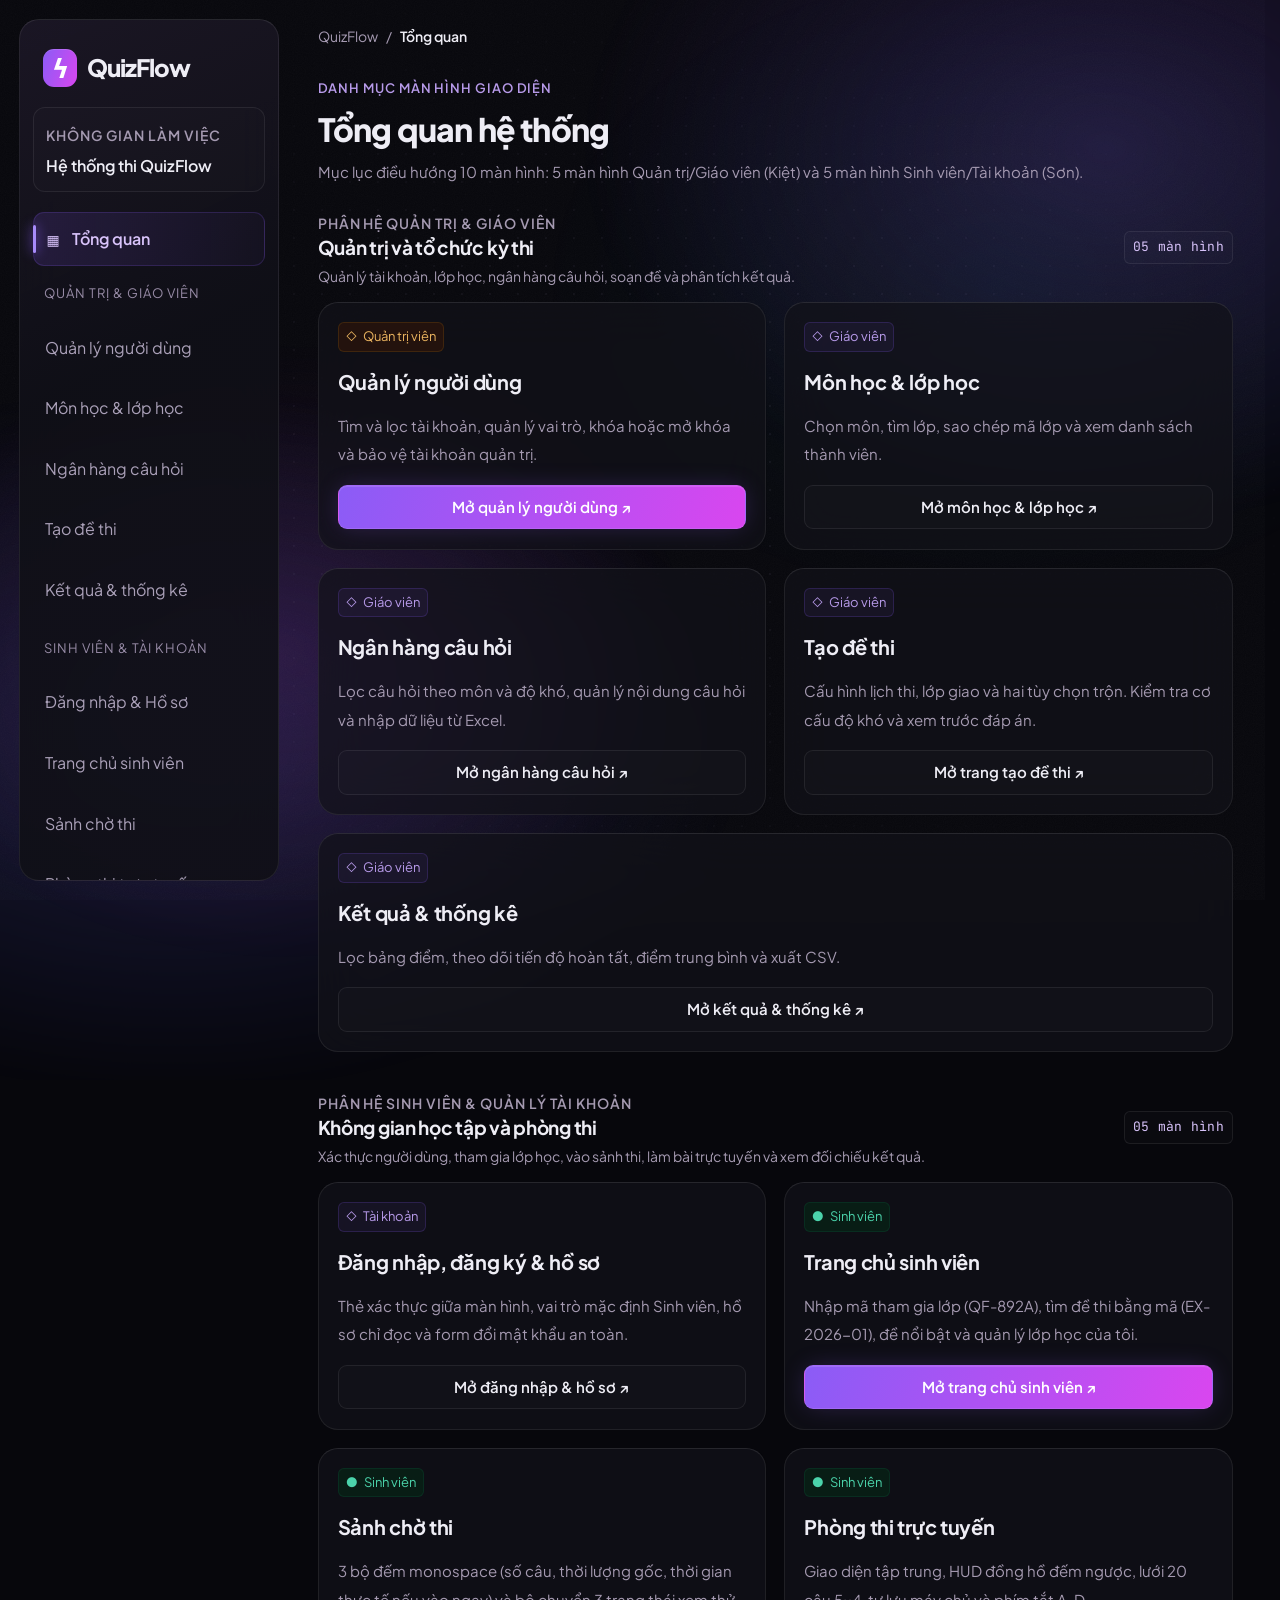
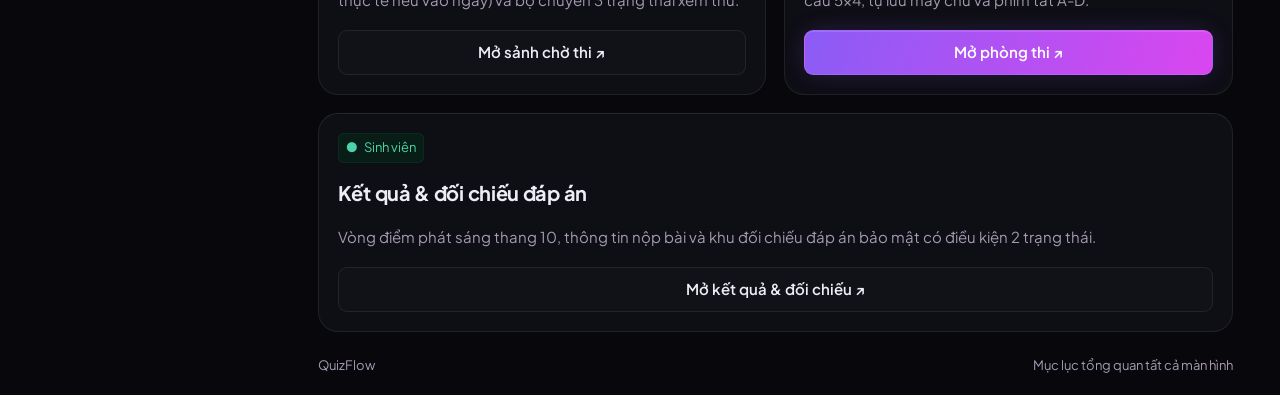
==== commit 45761a9b: "done" ====
--- a/index.html
+++ b/index.html
@@ -3,84 +3,145 @@
 <head>
   <meta charset="UTF-8">
   <meta name="viewport" content="width=device-width, initial-scale=1, viewport-fit=cover">
-  <meta name="color-scheme" content="light">
-  <title>QuizFlow — Tổng quan</title>
+  <meta name="color-scheme" content="dark">
+  <title>QuizFlow — Mục lục tất cả màn hình</title>
   <link rel="stylesheet" href="assets/css/variables.css">
   <link rel="stylesheet" href="assets/css/base.css">
   <link rel="stylesheet" href="assets/css/layout.css">
   <link rel="stylesheet" href="assets/css/components.css">
+  <link rel="stylesheet" href="assets/css/index.css">
   <link rel="stylesheet" href="assets/css/animations.css">
   <link rel="stylesheet" href="assets/css/responsive.css">
-  <link rel="stylesheet" href="assets/css/workspace.css">
-  <link rel="stylesheet" href="assets/css/index.css">
+  <script src="assets/js/motion.js" defer></script>
   <script src="assets/js/ui.js" defer></script>
 </head>
 <body>
-  <a class="skip-link" href="#workspace">Đến nội dung chính</a>
-  <svg class="visually-hidden" aria-hidden="true" xmlns="http://www.w3.org/2000/svg"><defs>
-    <symbol id="ink-home" viewBox="0 0 24 24"><rect x="3" y="3" width="7" height="7" rx="1.5"/><rect x="14" y="3" width="7" height="7" rx="1.5"/><rect x="3" y="14" width="7" height="7" rx="1.5"/><rect x="14" y="14" width="7" height="7" rx="1.5"/></symbol>
-    <symbol id="ink-folder" viewBox="0 0 24 24"><path d="M3 8V5a1 1 0 0 1 1-1h6l3 3h7a1 1 0 0 1 1 1v10a2 2 0 0 1-2 2H5a2 2 0 0 1-2-2V8Zm0 2h18"/></symbol>
-    <symbol id="ink-cards" viewBox="0 0 24 24"><rect x="7" y="7" width="13" height="14" rx="2"/><path d="M16 4H5a2 2 0 0 0-2 2v10m8-4h5m-5 4h3"/></symbol>
-    <symbol id="ink-pen" viewBox="0 0 24 24"><path d="m5 15 11-11 4 4L9 19l-5 1 1-5Zm8-8 4 4"/></symbol>
-    <symbol id="ink-chart" viewBox="0 0 24 24"><path d="M3 3v18h18M8 16v-4m5 4V6m5 10V9"/></symbol>
-    <symbol id="ink-users" viewBox="0 0 24 24"><circle cx="9" cy="8" r="3"/><path d="M3 20v-2a6 6 0 0 1 12 0v2m0-15a3 3 0 0 1 0 6m2 3a5 5 0 0 1 4 5"/></symbol>
-    <symbol id="ink-arrow" viewBox="0 0 24 24"><path d="M4 12h15m-6-6 6 6-6 6"/></symbol>
-    <symbol id="ink-up" viewBox="0 0 24 24"><path d="M6 18 18 6M7 6h11v11"/></symbol>
-    <symbol id="ink-school" viewBox="0 0 24 24"><path d="m2 9 10-5 10 5-10 5L2 9Zm4 3v5c3 3 9 3 12 0v-5m4-3v7"/></symbol>
-    <symbol id="ink-calendar" viewBox="0 0 24 24"><rect x="3" y="5" width="18" height="16" rx="3"/><path d="M7 3v4m10-4v4M3 11h18"/></symbol>
-    <symbol id="ink-code" viewBox="0 0 24 24"><path d="m7 7-5 5 5 5m10-10 5 5-5 5m-4-14-2 18"/></symbol>
-    <symbol id="ink-db" viewBox="0 0 24 24"><ellipse cx="12" cy="5" rx="8" ry="3"/><path d="M4 5v14c0 4 16 4 16 0V5M4 12c0 4 16 4 16 0"/></symbol>
-    <symbol id="ink-shield" viewBox="0 0 24 24"><path d="m12 2 8 4v6c0 5-5 9-8 10-3-1-8-5-8-10V6Zm-4 10 3 3 5-6"/></symbol>
-    <symbol id="ink-book" viewBox="0 0 24 24"><path d="M12 7C9 4 5 4 2 5v14c3-1 7-1 10 2 3-3 7-3 10-2V5c-3-1-7-1-10 2Zm0 0v14"/></symbol>
-  </defs></svg>
   <div class="app">
     <aside class="sidebar" aria-label="Điều hướng QuizFlow">
-      <a class="sidebar-brand" href="index.html"><span class="brand-mark" aria-hidden="true"></span>QuizFlow</a>
-      <section class="sidebar-workspace"><p class="eyebrow">Không gian làm việc</p><strong>THPT Lê Quý Đôn</strong><p>Học kỳ I · 2026–2027</p></section>
-      <p class="sidebar-nav-label">Giảng dạy</p>
-      <nav class="sidebar-nav" aria-label="Giảng dạy">
-        <a class="sidebar-nav-item" href="index.html" aria-current="page"><svg class="ink-icon" aria-hidden="true"><use href="#ink-home"/></svg>Tổng quan</a>
-        <a class="sidebar-nav-item" href="pages/teacher/subjects-classes.html"><svg class="ink-icon" aria-hidden="true"><use href="#ink-folder"/></svg>Môn học &amp; lớp học</a>
-        <a class="sidebar-nav-item" href="pages/teacher/question-bank.html"><svg class="ink-icon" aria-hidden="true"><use href="#ink-cards"/></svg>Ngân hàng câu hỏi</a>
-        <a class="sidebar-nav-item" href="pages/teacher/exam-builder.html"><svg class="ink-icon" aria-hidden="true"><use href="#ink-pen"/></svg>Studio đề thi</a>
-        <a class="sidebar-nav-item" href="pages/teacher/exam-analytics.html"><svg class="ink-icon" aria-hidden="true"><use href="#ink-chart"/></svg>Kết quả &amp; thống kê</a>
+      <a class="sidebar-brand" href="index.html"><span class="brand-mark" aria-hidden="true">ϟ</span>QuizFlow</a>
+      <section class="sidebar-workspace" aria-labelledby="catalog-workspace">
+        <p class="eyebrow">KHÔNG GIAN LÀM VIỆC</p>
+        <strong id="catalog-workspace">Hệ thống thi QuizFlow</strong>
+      </section>
+      <nav class="sidebar-nav" aria-label="Các màn hình">
+        <a class="sidebar-nav-item" href="index.html" aria-current="page"><span class="icon" aria-hidden="true">▦</span>Tổng quan</a>
+
+        <p class="sidebar-nav-label sidebar-nav-section-title">QUẢN TRỊ &amp; GIÁO VIÊN</p>
+        <a class="sidebar-nav-item" href="pages/admin/users.html">Quản lý người dùng</a>
+        <a class="sidebar-nav-item" href="pages/teacher/subjects-classes.html">Môn học &amp; lớp học</a>
+        <a class="sidebar-nav-item" href="pages/teacher/question-bank.html">Ngân hàng câu hỏi</a>
+        <a class="sidebar-nav-item" href="pages/teacher/exam-builder.html">Tạo đề thi</a>
+        <a class="sidebar-nav-item" href="pages/teacher/exam-analytics.html">Kết quả &amp; thống kê</a>
+
+        <p class="sidebar-nav-label sidebar-nav-section-title--student">SINH VIÊN &amp; TÀI KHOẢN</p>
+        <a class="sidebar-nav-item" href="pages/auth/auth-profile.html">Đăng nhập &amp; Hồ sơ</a>
+        <a class="sidebar-nav-item" href="pages/student/dashboard.html">Trang chủ sinh viên</a>
+        <a class="sidebar-nav-item" href="pages/student/exam-lobby.html">Sảnh chờ thi</a>
+        <a class="sidebar-nav-item" href="pages/student/exam-taking.html">Phòng thi trực tuyến</a>
+        <a class="sidebar-nav-item" href="pages/student/exam-result.html">Kết quả bài thi</a>
       </nav>
-      <p class="sidebar-nav-label nav-group">Quản trị</p>
-      <nav class="sidebar-nav" aria-label="Quản trị"><a class="sidebar-nav-item" href="pages/admin/users.html"><svg class="ink-icon" aria-hidden="true"><use href="#ink-users"/></svg>Quản lý người dùng</a></nav>
-      <div class="sidebar-bottom"><div class="sidebar-user"><span class="avatar" aria-hidden="true">MK</span><div><strong>Trần Minh Kiệt</strong><small>Giáo viên</small></div></div></div>
     </aside>
-    <main class="app-main dashboard" id="workspace" tabindex="-1" aria-labelledby="page-title">
-      <header class="topbar">
-        <nav class="breadcrumb" aria-label="Đường dẫn trang"><svg class="ink-icon" aria-hidden="true"><use href="#ink-home"/></svg><ol><li>Không gian làm việc</li><li aria-hidden="true">/</li><li aria-current="page">Tổng quan</li></ol></nav>
-        <span class="term-label"><svg class="ink-icon" aria-hidden="true"><use href="#ink-calendar"/></svg>Học kỳ I · 2026–2027</span>
-      </header>
-      <section class="dashboard-heading"><h1 id="page-title">Tổng quan</h1><p>Quản lý giảng dạy và tổ chức kỳ thi tại một nơi.</p></section>
-      <section class="studio-banner" aria-labelledby="studio-title">
-        <div class="studio-intro"><p class="studio-kicker"><span></span>Công cụ soạn đề</p><h2 id="studio-title">Studio đề thi<span>.</span></h2>
-          <p>Chọn câu hỏi, thiết lập lịch thi và giao đề cho lớp học của bạn.</p>
-          <a class="studio-link" href="pages/teacher/exam-builder.html"><svg class="ink-icon" aria-hidden="true"><use href="#ink-pen"/></svg>Soạn đề thi <svg class="ink-icon" aria-hidden="true"><use href="#ink-arrow"/></svg></a>
-        </div>
-        <div class="studio-art" aria-hidden="true"><div class="art-grid"></div><div class="art-object">
-          <div class="paper-under"></div><div class="exam-paper"><div class="paper-binding"></div><div class="paper-body"><span>QUIZFLOW</span><b>Quiz<span>.</span></b><div class="paper-rule"></div>
-          <div class="answer-line"><i>A</i><em></em></div><div class="answer-line marked"><i>B</i><em></em></div><div class="answer-line"><i>C</i><em></em></div></div></div>
-          <div class="paper-stamp"><span>✓</span></div><div class="pencil"></div></div>
+    <main class="app-main" aria-labelledby="page-title">
+      <header class="topbar"><nav class="breadcrumb" aria-label="Đường dẫn trang"><ol><li>QuizFlow</li><li aria-hidden="true">/</li><li aria-current="page">Tổng quan</li></ol></nav></header>
+      <section class="page-heading">
+        <div>
+          <p class="eyebrow">DANH MỤC MÀN HÌNH GIAO DIỆN</p>
+          <h1 id="page-title">Tổng quan hệ thống</h1>
+          <p>Mục lục điều hướng 10 màn hình: 5 màn hình Quản trị/Giáo viên (Kiệt) và 5 màn hình Sinh viên/Tài khoản (Sơn).</p>
         </div>
       </section>
-      <section class="dashboard-section" aria-labelledby="tools-title"><header><h2 id="tools-title">Truy cập nhanh</h2></header>
-        <div class="tool-grid">
-          <a href="pages/teacher/subjects-classes.html" class="tool-card mint"><span class="tool-top"><span class="tool-icon"><svg class="ink-icon" aria-hidden="true"><use href="#ink-folder"/></svg></span><svg class="ink-icon" aria-hidden="true"><use href="#ink-up"/></svg></span><h3>Môn học &amp; lớp học</h3><p>Quản lý môn học, lớp và thành viên.</p></a>
-          <a href="pages/teacher/question-bank.html" class="tool-card lilac"><span class="tool-top"><span class="tool-icon"><svg class="ink-icon" aria-hidden="true"><use href="#ink-cards"/></svg></span><svg class="ink-icon" aria-hidden="true"><use href="#ink-up"/></svg></span><h3>Ngân hàng câu hỏi</h3><p>Biên soạn và nhập câu hỏi từ Excel.</p></a>
-          <a href="pages/teacher/exam-analytics.html" class="tool-card peach"><span class="tool-top"><span class="tool-icon"><svg class="ink-icon" aria-hidden="true"><use href="#ink-chart"/></svg></span><svg class="ink-icon" aria-hidden="true"><use href="#ink-up"/></svg></span><h3>Kết quả &amp; thống kê</h3><p>Theo dõi điểm số và tiến độ làm bài.</p></a>
-          <a href="pages/admin/users.html" class="tool-card blue"><span class="tool-top"><span class="tool-icon"><svg class="ink-icon" aria-hidden="true"><use href="#ink-users"/></svg></span><svg class="ink-icon" aria-hidden="true"><use href="#ink-up"/></svg></span><h3>Quản lý người dùng</h3><p>Quản lý tài khoản và phân quyền.</p></a>
+
+      <!-- PHÂN HỆ 1: QUẢN TRỊ VIÊN & GIÁO VIÊN (KIỆT) -->
+      <section class="section-header">
+        <div>
+          <p class="eyebrow eyebrow-purple">PHÂN HỆ QUẢN TRỊ &amp; GIÁO VIÊN</p>
+          <h2>Quản trị và tổ chức kỳ thi</h2>
+          <p>Quản lý tài khoản, lớp học, ngân hàng câu hỏi, soạn đề và phân tích kết quả.</p>
         </div>
+        <span class="badge">05 màn hình</span>
       </section>
-      <section class="dashboard-section" aria-labelledby="subjects-title"><header><h2 id="subjects-title">Môn học của bạn</h2><a href="pages/teacher/subjects-classes.html">Xem tất cả <svg class="ink-icon" aria-hidden="true"><use href="#ink-arrow"/></svg></a></header>
-        <div class="course-list">
-          <a class="course-row peach" href="pages/teacher/subjects-classes.html?mon=web"><span class="course-icon"><svg class="ink-icon" aria-hidden="true"><use href="#ink-code"/></svg></span><strong>Lập trình Web</strong><span>3 lớp học</span><span>128 câu hỏi</span><svg class="ink-icon" aria-hidden="true"><use href="#ink-arrow"/></svg></a>
-          <a class="course-row mint" href="pages/teacher/subjects-classes.html?mon=database"><span class="course-icon"><svg class="ink-icon" aria-hidden="true"><use href="#ink-db"/></svg></span><strong>Cơ sở dữ liệu</strong><span>2 lớp học</span><span>86 câu hỏi</span><svg class="ink-icon" aria-hidden="true"><use href="#ink-arrow"/></svg></a>
-          <a class="course-row lilac" href="pages/teacher/subjects-classes.html?mon=security"><span class="course-icon"><svg class="ink-icon" aria-hidden="true"><use href="#ink-shield"/></svg></span><strong>An toàn hệ thống</strong><span>1 lớp học</span><span>54 câu hỏi</span><svg class="ink-icon" aria-hidden="true"><use href="#ink-arrow"/></svg></a>
+
+      <section class="bento-grid bento-grid--two" aria-label="Chức năng quản trị viên và giáo viên">
+        <article class="glass-card catalog-card">
+          <span class="status status--warning"><span aria-hidden="true">◇</span>Quản trị viên</span>
+          <h2>Quản lý người dùng</h2><p>Tìm và lọc tài khoản, quản lý vai trò, khóa hoặc mở khóa và bảo vệ tài khoản quản trị.</p>
+          <a class="btn btn--primary" href="pages/admin/users.html">Mở quản lý người dùng ↗</a>
+        </article>
+        <article class="glass-card catalog-card">
+          <span class="status status--accent"><span aria-hidden="true">◇</span>Giáo viên</span>
+          <h2>Môn học &amp; lớp học</h2><p>Chọn môn, tìm lớp, sao chép mã lớp và xem danh sách thành viên.</p>
+          <a class="btn" href="pages/teacher/subjects-classes.html">Mở môn học &amp; lớp học ↗</a>
+        </article>
+        <article class="glass-card catalog-card">
+          <span class="status status--accent"><span aria-hidden="true">◇</span>Giáo viên</span>
+          <h2>Ngân hàng câu hỏi</h2><p>Lọc câu hỏi theo môn và độ khó, quản lý nội dung câu hỏi và nhập dữ liệu từ Excel.</p>
+          <a class="btn" href="pages/teacher/question-bank.html">Mở ngân hàng câu hỏi ↗</a>
+        </article>
+        <article class="glass-card catalog-card">
+          <span class="status status--accent"><span aria-hidden="true">◇</span>Giáo viên</span>
+          <h2>Tạo đề thi</h2><p>Cấu hình lịch thi, lớp giao và hai tùy chọn trộn. Kiểm tra cơ cấu độ khó và xem trước đáp án.</p>
+          <a class="btn" href="pages/teacher/exam-builder.html">Mở trang tạo đề thi ↗</a>
+        </article>
+        <article class="glass-card catalog-card bento-span-full">
+          <span class="status status--accent"><span aria-hidden="true">◇</span>Giáo viên</span>
+          <h2>Kết quả &amp; thống kê</h2><p>Lọc bảng điểm, theo dõi tiến độ hoàn tất, điểm trung bình và xuất CSV.</p>
+          <a class="btn" href="pages/teacher/exam-analytics.html">Mở kết quả &amp; thống kê ↗</a>
+        </article>
+      </section>
+
+      <!-- PHÂN HỆ 2: SINH VIÊN & QUẢN LÝ TÀI KHOẢN (SƠN) -->
+      <section class="section-header section-header-student">
+        <div>
+          <p class="eyebrow eyebrow-emerald">PHÂN HỆ SINH VIÊN &amp; QUẢN LÝ TÀI KHOẢN</p>
+          <h2>Không gian học tập và phòng thi</h2>
+          <p>Xác thực người dùng, tham gia lớp học, vào sảnh thi, làm bài trực tuyến và xem đối chiếu kết quả.</p>
         </div>
+        <span class="badge">05 màn hình</span>
       </section>
+
+      <section class="bento-grid bento-grid--two" aria-label="Chức năng sinh viên và tài khoản">
+        <!-- Card 1: Auth & Profile -->
+        <article class="glass-card catalog-card">
+          <span class="status status--accent"><span aria-hidden="true">◇</span>Tài khoản</span>
+          <h2>Đăng nhập, đăng ký &amp; hồ sơ</h2>
+          <p>Thẻ xác thực giữa màn hình, vai trò mặc định Sinh viên, hồ sơ chỉ đọc và form đổi mật khẩu an toàn.</p>
+          <a class="btn" href="pages/auth/auth-profile.html">Mở đăng nhập &amp; hồ sơ ↗</a>
+        </article>
+
+        <!-- Card 2: Student Dashboard -->
+        <article class="glass-card catalog-card">
+          <span class="status status--success"><span aria-hidden="true">●</span>Sinh viên</span>
+          <h2>Trang chủ sinh viên</h2>
+          <p>Nhập mã tham gia lớp (QF-892A), tìm đề thi bằng mã (EX-2026-01), đề nổi bật và quản lý lớp học của tôi.</p>
+          <a class="btn btn--primary" href="pages/student/dashboard.html">Mở trang chủ sinh viên ↗</a>
+        </article>
+
+        <!-- Card 3: Exam Lobby -->
+        <article class="glass-card catalog-card">
+          <span class="status status--success"><span aria-hidden="true">●</span>Sinh viên</span>
+          <h2>Sảnh chờ thi</h2>
+          <p>3 bộ đếm monospace (số câu, thời lượng gốc, thời gian thực tế nếu vào ngay) và bộ chuyển 3 trạng thái xem thử.</p>
+          <a class="btn" href="pages/student/exam-lobby.html">Mở sảnh chờ thi ↗</a>
+        </article>
+
+        <!-- Card 4: Exam Taking -->
+        <article class="glass-card catalog-card">
+          <span class="status status--success"><span aria-hidden="true">●</span>Sinh viên</span>
+          <h2>Phòng thi trực tuyến</h2>
+          <p>Giao diện tập trung, HUD đồng hồ đếm ngược, lưới 20 câu 5×4, tự lưu máy chủ và phím tắt A-D.</p>
+          <a class="btn btn--primary" href="pages/student/exam-taking.html">Mở phòng thi ↗</a>
+        </article>
+
+        <!-- Card 5: Exam Result -->
+        <article class="glass-card catalog-card bento-span-full">
+          <span class="status status--success"><span aria-hidden="true">●</span>Sinh viên</span>
+          <h2>Kết quả &amp; đối chiếu đáp án</h2>
+          <p>Vòng điểm phát sáng thang 10, thông tin nộp bài và khu đối chiếu đáp án bảo mật có điều kiện 2 trạng thái.</p>
+          <a class="btn" href="pages/student/exam-result.html">Mở kết quả &amp; đối chiếu ↗</a>
+        </article>
+      </section>
+
+      <footer class="page-footer"><span>QuizFlow</span><span>Mục lục tổng quan tất cả màn hình</span></footer>
     </main>
   </div>
 </body>
--- a/assets/css/variables.css
+++ b/assets/css/variables.css
@@ -1,57 +1,62 @@
 :root {
-  color-scheme: light;
+  color-scheme: dark;
 
-  /* Nền giấy và các bề mặt nội dung. */
-  --bg: #f7f7f2;
-  --surface: #fff;
-  --surface-inset: #f5f5ee;
-  --glass: #fff;
-  --glass-fallback: #fff;
+  /* Nền tối và các lớp kính. */
+  --bg: #07070c;
+  --bg-aurora-opacity: 0.20;
+  --bg-aurora-speed: 40s;
+  --bg-grid-opacity: 0.06;
+  --bg-sweep-opacity: 0.05;
+  --bg-noise-opacity: 0.035;
+  --surface: #12121a;
+  --surface-inset: #09090f;
+  --glass: rgba(18, 18, 26, 0.72);
+  --glass-fallback: #12121a;
   --glass-blur: 24px;
   --glass-blur-overlay: 32px;
-  --line: #dedfd6;
-  --line-subtle: #e9eae2;
-  --line-strong: #b5b9ad;
-  --line-top: var(--line);
-  --overlay: #24271e70;
+  --line: #ffffff13;
+  --line-subtle: #ffffff08;
+  --line-strong: #ffffff26;
+  --line-top: #ffffff1a;
+  --overlay: #030309a6;
 
-  /* Chữ màu mực và điểm nhấn cam. */
-  --text: #232720;
-  --muted: #62665c;
-  --muted-admin: #62665c;
-  --text-subtle: #606559;
-  --text-nav: #53584c;
-  --text-accent: #854417;
-  --purple: #925025;
-  --violet: #a35424;
-  --violet-light: #d5844b;
-  --fuchsia: #cb7843;
-  --focus: #a14d17;
+  /* Chữ và điểm nhấn tím. */
+  --text: #eeedf5;
+  --muted: #a59ab1;
+  --muted-admin: #a39ab2;
+  --text-subtle: #978ba6;
+  --text-nav: #aaa0b8;
+  --text-accent: #d8c3fa;
+  --purple: #b79ae9;
+  --violet: #8b5cf6;
+  --violet-light: #a78bfa;
+  --fuchsia: #d946ef;
+  --focus: #bda0f8;
   --white: #ffffff;
 
-  /* Gradient nền, sidebar và vùng đang chọn. */
-  --gradient: linear-gradient(115deg,#985029,#bb6534);
-  --sidebar-gradient: none;
-  --selection-gradient: #fbe5d2;
-  --selection-line: #ead3bc;
-  --surface-hover: #f1f2eb;
+  /* Gradient điểm nhấn, sidebar và vùng đang chọn. */
+  --gradient: linear-gradient(110deg, var(--violet), var(--fuchsia));
+  --sidebar-gradient: linear-gradient(155deg, #1d1828dc, #101017eb 40%);
+  --selection-gradient: linear-gradient(90deg, #8b5cf626, #8b5cf60a);
+  --selection-line: #8b5cf630;
+  --surface-hover: #ffffff04;
 
   /*
    * Ba họ màu trạng thái: emerald / amber / crimson.
    * Khi dùng trong HTML phải kèm biểu tượng và nhãn chữ.
    */
-  --emerald: #33805a;
-  --emerald-text: #246545;
-  --emerald-bg: #e9f5ed;
-  --emerald-line: #bcdcc6;
-  --amber: #a86d13;
-  --amber-text: #80530a;
-  --amber-bg: #fff4d9;
-  --amber-line: #ead5a6;
-  --crimson: #b5474f;
-  --crimson-text: #9c3240;
-  --crimson-bg: #fcedef;
-  --crimson-line: #ecc7cc;
+  --emerald: #10b981;
+  --emerald-text: #4bd3ab;
+  --emerald-bg: #052e1680;
+  --emerald-line: #10b9811a;
+  --amber: #f59e0b;
+  --amber-text: #e9b35f;
+  --amber-bg: #451a0366;
+  --amber-line: #f59e0b22;
+  --crimson: #f43f5e;
+  --crimson-text: #f58ba3;
+  --crimson-bg: #4c051966;
+  --crimson-line: #f43f5e22;
 
   --status-success: var(--emerald);
   --status-success-text: var(--emerald-text);
@@ -67,17 +72,17 @@
   --status-danger-line: var(--crimson-line);
 
   /* Phông chữ và thang chữ theo bản desktop tham khảo. */
-  --sans: Inter, "Segoe UI", Arial, sans-serif;
-  --mono: "IBM Plex Mono", Consolas, monospace;
-  --text-2xs: .76rem;
-  --text-xs: .82rem;
-  --text-sm: 0.875rem;
-  --text-base: 0.9375rem;
-  --text-lg: 1.04rem;
-  --text-xl: 1.12rem;
-  --text-2xl: 24px;
-  --text-3xl: 30px;
-  --line-height: 1.65;
+  --sans: 'Plus Jakarta Sans', system-ui, 'Segoe UI', sans-serif;
+  --mono: 'JetBrains Mono', 'Cascadia Mono', Consolas, monospace;
+  --text-2xs: 0.8125rem;
+  --text-xs: 0.875rem;
+  --text-sm: 0.9375rem;
+  --text-base: 1rem;
+  --text-lg: 1.0625rem;
+  --text-xl: 1.1875rem;
+  --text-2xl: 1.5rem;
+  --text-3xl: clamp(1.5rem, 3vw, 2rem);
+  --line-height: 1.6;
   --line-height-heading: 1.4;
 
   /* Khoảng cách và bo góc dùng chung. */
@@ -92,8 +97,8 @@
   --radius-xs: 6px;
   --radius-sm: 9px;
   --radius-md: 12px;
-  --radius-lg: 14px;
-  --radius-xl: 18px;
+  --radius-lg: 20px;
+  --radius-xl: 23px;
   --radius-pill: 999px;
 
   /* Breakpoint chuẩn: 48rem (768), 64rem (1024), 80rem (1280).
@@ -106,7 +111,7 @@
   --nav-drawer-width: 20rem;
 
   /* Khung fluid từ điện thoại, sidebar và giới hạn nội dung dùng chung. */
-  --sidebar-width: 14.5rem;
+  --sidebar-width: 16.25rem;
   --content-max-width: 100rem;
   --app-gutter: clamp(0.75rem, 1.5vw, 1.75rem);
   --app-gap: clamp(1.25rem, 2vw, 2.5rem);
@@ -114,13 +119,13 @@
   --bento-gap: 18px;
   --split-gap: 20px;
 
-  /* Độ nổi của thẻ, thông báo và hộp thoại. */
-  --shadow-inset: none;
-  --shadow-neon: none;
-  --shadow-active: none;
-  --shadow-glass: 0 4px 18px #302b1c16;
-  --shadow-overlay: 0 18px 70px #282b252e;
-  --shadow-drawer: 0 0 48px #282b251f;
+  /* Viền sáng và bóng neon tiết chế như HTML tham khảo. */
+  --shadow-inset: inset 0 1px 0 #ffffff20;
+  --shadow-neon: 0 0 24px -4px #8b5cf645;
+  --shadow-active: 0 0 12px #8b5cf6;
+  --shadow-glass: 0 12px 40px #0006;
+  --shadow-overlay: 0 35px 120px #000b;
+  --shadow-drawer: -30px 0 90px #0006;
 
   --focus-width: 2px;
   --focus-offset: 4px;
--- a/assets/css/base.css
+++ b/assets/css/base.css
@@ -1,3 +1,5 @@
+@import url('https://fonts.googleapis.com/css2?family=JetBrains+Mono:wght@400..800&family=Plus+Jakarta+Sans:wght@400..800&display=swap');
+
 *,
 *::before,
 *::after {
@@ -10,6 +12,12 @@
   /* Giữ bố cục đứng yên khi dialog khóa cuộn trang. */
   scrollbar-gutter: stable;
   background-color: var(--bg);
+  /* Phủ màu nền lên tile nhiễu để điều chỉnh độ đậm mà không cần thêm phần tử. */
+  --bg-noise-cover: rgb(7 7 12 / calc(1 - var(--bg-noise-opacity)));
+  background-image:
+    linear-gradient(var(--bg-noise-cover), var(--bg-noise-cover)),
+    url("data:image/svg+xml,%3Csvg xmlns='http://www.w3.org/2000/svg' width='160' height='160'%3E%3Cfilter id='noise' x='0' y='0' width='100%25' height='100%25'%3E%3CfeTurbulence type='fractalNoise' baseFrequency='.9' numOctaves='2' stitchTiles='stitch'/%3E%3CfeColorMatrix type='saturate' values='0'/%3E%3C/filter%3E%3Crect width='160' height='160' filter='url(%23noise)'/%3E%3C/svg%3E");
+  background-attachment: fixed;
 }
 
 body {
@@ -17,12 +25,106 @@
   min-width: 0;
   min-height: 100dvh;
   margin: 0;
-  background-color: var(--bg);
   color: var(--text);
   font-family: var(--sans);
   font-size: var(--text-base);
   font-weight: 400;
   line-height: var(--line-height);
+}
+
+/* Các lớp fixed dùng stacking context của trang và nằm sau nội dung. */
+body::before,
+body::after,
+html::before,
+html::after {
+  position: fixed;
+  pointer-events: none;
+  content: '';
+}
+
+body::before,
+body::after {
+  inset: -20%;
+  z-index: -2;
+  opacity: var(--bg-aurora-opacity);
+  will-change: transform;
+  animation: background-aurora var(--bg-aurora-speed) ease-in-out infinite alternate;
+}
+
+body::before {
+  background:
+    radial-gradient(ellipse 39% 40% at 76% 26%, #8b5cf6, transparent 76%),
+    radial-gradient(ellipse 42% 37% at 24% 73%, #6366f1, transparent 77%);
+}
+
+body::after {
+  background:
+    radial-gradient(ellipse 30% 32% at 30% 66%, #d946ef99, transparent 78%),
+    radial-gradient(ellipse 34% 34% at 70% 37%, #22d3ee3d, transparent 79%);
+  animation-duration: calc(var(--bg-aurora-speed) * 1.1);
+  animation-delay: calc(var(--bg-aurora-speed) * -0.48);
+  animation-direction: alternate-reverse;
+}
+
+/* Vệt sáng có hai đầu trong suốt và chỉ sáng rõ sau khi đã vào khung hình. */
+html::before {
+  inset: 0;
+  z-index: -1;
+  background: linear-gradient(113deg, transparent 39%, #dfcfff 50%, transparent 61%);
+  opacity: 0;
+  will-change: transform;
+  animation: background-sweep 60s ease-in-out -12s infinite;
+}
+
+html::after {
+  inset: 0;
+  z-index: -1;
+  background: radial-gradient(circle, rgb(223 207 255 / var(--bg-grid-opacity)) 1px, transparent 1.25px) 0 0 / 28px 28px;
+  mask-image: radial-gradient(ellipse at center, #000 8%, #0009 48%, transparent 83%);
+}
+
+@keyframes background-aurora {
+  from { transform: translate3d(-1.5%, 1%, 0) rotate(-2deg) scale(1); }
+  to { transform: translate3d(1.5%, -1%, 0) rotate(2deg) scale(1.12); }
+}
+
+@keyframes background-sweep {
+  0% { transform: translate3d(-82%, 0, 0); opacity: 0; }
+  26% { opacity: var(--bg-sweep-opacity); }
+  69% { opacity: var(--bg-sweep-opacity); }
+  100% { transform: translate3d(82%, 0, 0); opacity: 0; }
+}
+
+html.bg-paused::before,
+html.bg-paused body::before,
+html.bg-paused body::after,
+html.bg-paused .auth-mesh-sphere {
+  animation-play-state: paused;
+}
+
+@media (max-width: 767.98px), (hover: none), (pointer: coarse) {
+  body::before {
+    opacity: calc(var(--bg-aurora-opacity) * 0.62);
+    animation-duration: calc(var(--bg-aurora-speed) * 1.4);
+  }
+
+  body::after,
+  html::before {
+    display: none;
+  }
+}
+
+@media (prefers-reduced-motion: reduce) {
+  body::before,
+  body::after {
+    animation: none;
+    will-change: auto;
+  }
+
+  html::before {
+    display: none;
+    will-change: auto;
+  }
 }
 
 h1,
@@ -53,17 +155,17 @@
 h1 {
   font-size: var(--text-3xl);
   font-weight: 800;
-  letter-spacing: -1px;
+  letter-spacing: -0.025em;
 }
 
 h2 {
   font-size: var(--text-xl);
-  letter-spacing: -0.4px;
+  letter-spacing: -0.015em;
 }
 
 h3 {
   font-size: var(--text-lg);
-  letter-spacing: -0.3px;
+  letter-spacing: -0.01em;
 }
 
 h4,
@@ -181,11 +283,11 @@
 
 .eyebrow {
   color: var(--muted);
-  font-family: var(--mono);
+  font-family: var(--sans);
   font-size: var(--text-2xs);
-  font-weight: 400;
+  font-weight: 600;
   line-height: var(--line-height);
-  letter-spacing: 1.8px;
+  letter-spacing: 0.07em;
 }
 
 /* Nhãn hỗ trợ công nghệ đọc màn hình, vẫn có mặt trong cây truy cập. */
--- a/assets/css/layout.css
+++ b/assets/css/layout.css
@@ -7,7 +7,6 @@
   width: 100%;
   min-height: 100dvh;
   padding: var(--app-gutter);
-  background-color: var(--bg);
 }
 
 .app--admin {
--- a/assets/css/index.css
+++ b/assets/css/index.css
@@ -1,103 +1,39 @@
-.dashboard-heading { margin: 25px 0 23px; }
-.dashboard-heading p { margin-top: 4px; color: var(--muted); }
-.term-label, .studio-kicker, .studio-link, .dashboard-section header a { display: inline-flex; align-items: center; gap: 9px; }
-.term-label { color: var(--muted); font-size: .82rem; }
-.term-label svg { width: 16px; }
-.studio-banner { position: relative; isolation: isolate; display: grid; grid-template-columns: 1.25fr 1fr; align-items: center; min-height: 245px; padding: clamp(26px, 3vw, 44px); overflow: hidden; border-radius: 19px; background: #242622; color: #fff; }
-.studio-intro { position: relative; z-index: 1; }
-.studio-kicker { font: 700 .67rem/1.4 var(--sans); letter-spacing: .15em; text-transform: uppercase; color: #ffae72; }
-.studio-kicker span { width: 21px; height: 2px; background: currentColor; }
-.studio-intro h2 { margin: 9px 0 6px; color: #fffaf2; font-size: clamp(2.35rem, 4.1vw, 4.35rem); line-height: 1.17; letter-spacing: -.055em; }
-.studio-intro h2 span { color: #ff9858; }
-.studio-intro > p:not(.studio-kicker) { max-width: 370px; color: #d1d3c9; line-height: 1.6; }
-.studio-link { gap: 10px; margin-top: 21px; min-height: 43px; padding: 9px 16px; border-radius: 8px; background: #ffac72; color: #292219; font-size: .89rem; font-weight: 700; transition: background .2s; }
-.studio-link svg { width: 17px; }
-.studio-link svg:last-child { margin-left: 8px; transition: transform .2s; }
-.studio-link:hover { background: #ffbe91; }
-.studio-link:hover svg:last-child { transform: translateX(3px); }
-.studio-art { position: absolute; z-index: 0; inset: 0 0 0 51%; overflow: hidden; pointer-events: none; }
-.art-grid { position: absolute; inset: 0; background-image: linear-gradient(#e0d8be18 1px, transparent 1px),linear-gradient(90deg,#e0d8be18 1px,transparent 1px); background-size: 25px 25px; mask-image: linear-gradient(100deg, transparent, #000 35%); }
-.art-grid::after { content: ''; position: absolute; width: 280px; height: 280px; right: 10%; top: 5%; border-radius: 50%; border: 1px dashed #dbd2b74d; }
-.art-object { position: absolute; left: 50%; top: 50%; width: 270px; height: 225px; transform: translate(-50%,-50%); }
-.exam-paper, .paper-under { position: absolute; border: 2px solid #25251d; border-radius: 6px; width: 150px; height: 192px; box-shadow: 4px 5px 0 #131511; }
-.paper-under { left: 83px; top: 20px; transform: rotate(15deg); background: repeating-linear-gradient(0deg,transparent 0 12px,#63290924 12px 13px),repeating-linear-gradient(90deg,#fc9857 0 12px,#df7e42 12px 13px); }
-.exam-paper { top: 12px; left: 45px; transform: rotate(-12deg); background: #f9f3de; color: #25251e; }
-.paper-binding { position: absolute; top: 6px; left: -7px; bottom: 7px; width: 15px; background: repeating-linear-gradient(0deg,transparent 0 13px,#22251f 13px 17px); }
-.paper-body { padding: 15px 14px 0 21px; }
-.paper-body > span { font: 800 7px/1.5 var(--mono); letter-spacing: .18em; }
-.paper-body b { display: block; font: 800 45px/1.05 Georgia,serif; letter-spacing: -4px; }
-.paper-body b span { color: #de6927; }
-.paper-rule { margin: 8px 0 10px; height: 3px; border-block: 1px solid #33352a; }
-.answer-line { display: flex; align-items: center; gap: 9px; height: 21px; }
-.answer-line i { display: grid; place-items: center; width: 14px; height: 14px; border: 1px solid; border-radius: 50%; font: 8px var(--mono); }
-.answer-line em { height: 3px; width: 60%; background: #9c9c8b; }
-.answer-line:last-child em { width: 43%; }
-.answer-line.marked i { background: #2f322a; color: #fff; }
-.paper-stamp { position: absolute; display: grid; place-items: center; width: 64px; height: 64px; left: 20px; bottom: 7px; background: #f9b274; clip-path: polygon(50% 0%,58% 9%,69% 4%,74% 16%,86% 15%,87% 28%,98% 34%,92% 45%,100% 54%,90% 62%,94% 74%,80% 77%,78% 90%,64% 88%,56% 100%,47% 92%,35% 99%,30% 87%,17% 87%,16% 74%,4% 68%,10% 56%,0% 47%,10% 39%,5% 27%,19% 23%,20% 10%,34% 13%,41% 2%); }
-.paper-stamp span { display: grid; place-items: center; height: 42px; width: 42px; border: 1px solid #65351c; border-radius: 50%; color: #39291f; font: 800 31px/1 var(--sans); transform: rotate(-12deg); }
-.pencil { position: absolute; right: 11px; top: 29px; width: 11px; height: 138px; transform: rotate(29deg); background: linear-gradient(90deg,#e78a47 32%,#ffb878 32% 65%,#da7136 65%); border-top: 12px solid #ebe6cd; border-radius: 4px 4px 0 0; box-shadow: 2px 1px 0 #10110c; }
-.pencil::after { content: ''; position: absolute; top: 100%; width: 100%; height: 17px; clip-path: polygon(0 0,100% 0,50% 100%); background: linear-gradient(#f1cd96 65%, #353830 65%); }
-.dashboard-section { margin-top: 29px; }
-.dashboard-section header, .tool-top { display: flex; justify-content: space-between; align-items: center; gap: 12px; }
-.dashboard-section header { margin-bottom: 13px; }
-.dashboard-section header h2 { font-size: 1.3rem; letter-spacing: -.04em; }
-.dashboard-section header a { color: var(--text-accent); font-size: .85rem; font-weight: 650; }
-.dashboard-section header a svg { width: 15px; }
-.tool-grid { display: grid; grid-template-columns: repeat(4,minmax(0,1fr)); gap: 13px; }
-.tool-card, .course-list { border: 1px solid var(--line); border-radius: 13px; background: #fff; }
-.tool-card { padding: clamp(14px,1.4vw,22px); transition: border-color .18s, transform .18s, box-shadow .18s; }
-.mint { --tile: #def0e5; --ink: #28694d; }
-.lilac { --tile: #ede7fb; --ink: #694aa5; }
-.peach { --tile: #ffe6d2; --ink: #97481d; }
-.blue { --tile: #dfeaf9; --ink: #3e608b; }
-.tool-icon, .course-icon { display: grid; place-items: center; flex: none; background: var(--tile); color: var(--ink); }
-.tool-icon { width: 43px; height: 43px; border-radius: 12px; }
-.tool-icon .ink-icon { width: 23px; height: 23px; }
-.tool-top > svg { width: 16px; color: #7a7c74; }
-.tool-card h3 { margin: 15px 0 4px; font-size: 1.02rem; letter-spacing: -.035em; }
-.tool-card p { font-size: .84rem; line-height: 1.55; color: var(--muted); }
-.course-list { overflow: hidden; }
-.course-row { display: grid; grid-template-columns: auto minmax(0,1fr) minmax(70px,.34fr) minmax(80px,.34fr) auto; align-items: center; gap: 15px; padding: 13px 19px; }
-.course-row + .course-row { border-top: 1px solid var(--line-subtle); }
-.course-row > span:not(.course-icon) { color: var(--muted); font-size: .84rem; }
-.course-row strong { font-size: .94rem; }
-.course-icon { height: 37px; width: 37px; border-radius: 9px; }
-.course-row > svg { width: 16px; color: var(--muted); }
-@media (hover:hover) {
-  .tool-card:hover { transform: translateY(-3px); border-color: var(--ink); box-shadow: 0 5px 12px #3635280c; }
-  .course-row:hover { background: #fbfaf5; }
+/* Trang tổng quan dành cho quản trị viên, giáo viên và sinh viên. */
+.catalog-card {
+  display: flex;
+  flex-direction: column;
+  align-items: flex-start;
+  gap: 16px;
 }
-@media (prefers-reduced-motion:no-preference) {
-  .exam-paper { animation: paper-arrive .8s cubic-bezier(.2,.85,.25,1) both; }
-  .paper-under { animation: backing-arrive .85s cubic-bezier(.2,.85,.25,1) both; }
-  .paper-stamp { animation: stamp-arrive .48s .42s cubic-bezier(.15,1.55,.5,1) both; }
-  .pencil { animation: pencil-arrive .8s .08s ease-out both; }
+.catalog-card h2 {
+  font-size: 20px;
 }
-@keyframes paper-arrive { from { opacity: 0; transform: translate(12px,25px) rotate(0); } }
-@keyframes backing-arrive { from { opacity: 0; transform: translate(-10px,34px) rotate(-6deg); } }
-@keyframes stamp-arrive { from { opacity: 0; transform: scale(1.5) rotate(22deg); } }
-@keyframes pencil-arrive { from { opacity: 0; transform: translate(23px,-30px) rotate(40deg); } }
-@media (max-width:74rem) { .tool-grid { grid-template-columns: repeat(2,minmax(0,1fr)); } }
-@media (max-width:42rem) {
-  .dashboard-heading { margin: 20px 0 16px; }
-  .term-label { display: none; }
-  .studio-banner { grid-template-columns: minmax(0,1fr); min-height: 0; padding: 23px; }
-  .studio-intro { max-width: 62%; }
-  .studio-intro > p:not(.studio-kicker) { font-size: .84rem; }
-  .studio-intro h2 { font-size: 2.35rem; }
-  .studio-art { left: 62%; }
-  .art-object { transform: translate(-50%,-50%) scale(.68); }
-  .tool-grid { gap: 10px; }
-  .dashboard-section { margin-top: 22px; }
-  .course-row { grid-template-columns: auto 1fr auto; gap: 2px 10px; }
-  .course-icon, .course-row > svg { grid-row: span 2; }
-  .course-row > span:nth-child(3) { grid-column: 2; grid-row: auto; }
-  .course-row > span:nth-child(4) { display: none; }
-  .course-row > svg { grid-column: 3; grid-row: 1 / 3; }
+.catalog-card p {
+  color: var(--muted);
+  font-size: var(--text-sm);
+  line-height: 1.9;
 }
-@media (max-width:25rem) {
-  .studio-intro { max-width: 73%; }
-  .studio-art { left: 70%; }
-  .art-object { transform: translate(-48%,-50%) scale(.57); }
-  .studio-intro h2 { font-size: 2rem; }
+.catalog-card .btn {
+  margin-top: auto;
 }
+
+/* Các nhãn tiêu đề và khoảng cách phân hệ */
+.sidebar-nav-section-title {
+  margin-top: 10px;
+}
+
+.sidebar-nav-section-title--student {
+  margin-top: 14px;
+}
+
+.section-header-student {
+  margin-top: 36px;
+}
+
+.eyebrow-purple {
+  color: var(--purple);
+}
+
+.eyebrow-emerald {
+  color: var(--emerald-text);
+}
--- a/assets/css/animations.css
+++ b/assets/css/animations.css
@@ -13,7 +13,7 @@
   --ease-linear: linear;
   --motion-stagger-step: 50ms;
   --motion-delay: 0ms;
-  --motion-accent: #bd703433;
+  --motion-accent: #8b5cf633;
 }
 
 /* Hiệu ứng vào: kết thúc sẽ trả transform về CSS gốc để thao tác tiếp tục tự nhiên. */
@@ -52,13 +52,10 @@
   --motion-delay: calc(var(--i, 0) * var(--motion-stagger-step));
 }
 
-/* Sidebar vào từ trái; thẻ chờ viewport vẫn giữ nguyên chỗ trong layout. */
+/* Sidebar vào từ trái. Nội dung chờ viewport vẫn đọc được. */
 .app > .sidebar.anim-slide-in-right {
   --motion-slide-distance: -1rem;
 }
-
-/* Nội dung luôn đọc được trong lúc chờ IntersectionObserver. */
-[data-motion-reveal='pending'] { opacity: 1; }
 
 /* Phản hồi nhẹ chạy một lượt, chỉ áp dụng tại phần tử có ý nghĩa trạng thái. */
 .anim-pulse-soft {
@@ -186,7 +183,7 @@
 }
 
 :is(.input, .select, .textarea):focus {
-  box-shadow: 0 0 0 0.1875rem #ba723022;
+  box-shadow: 0 0 0 0.1875rem #8b5cf61f;
 }
 
 .field > label {
@@ -640,12 +637,6 @@
     scroll-behavior: auto !important;
   }
 
-  [data-motion-reveal='pending'] {
-    opacity: 1;
-    transform: none;
-  }
-
-
   .btn,
   .segmented-button,
   .motion-card,
--- a/assets/css/responsive.css
+++ b/assets/css/responsive.css
@@ -13,7 +13,6 @@
 }
 .app-main { min-width: 0; }
 :where(h1, h2, h3, p, small, strong, code, dt, dd, label, button, a) { overflow-wrap: anywhere; }
-h1 { font-size: clamp(1.5rem, 3vw, 2rem); }
 .page-heading { margin-block: 1.5rem; gap: 1rem; }
 .topbar, .section-header, .card-header, .card-footer { gap: 0.75rem; }
 .breadcrumb { min-width: 0; }
@@ -183,6 +182,7 @@
 .analytics-table time { font-size: 0.875rem; }
 .analytics-detail-summary > div { flex-wrap: wrap; gap: 0.5rem; }
 .analytics-publish > :last-child { flex-wrap: wrap; }
+.catalog-card .btn { align-self: stretch; }
 
 /* ≥768px / 48rem: tablet dọc. */
 @media (min-width: 48rem) {
